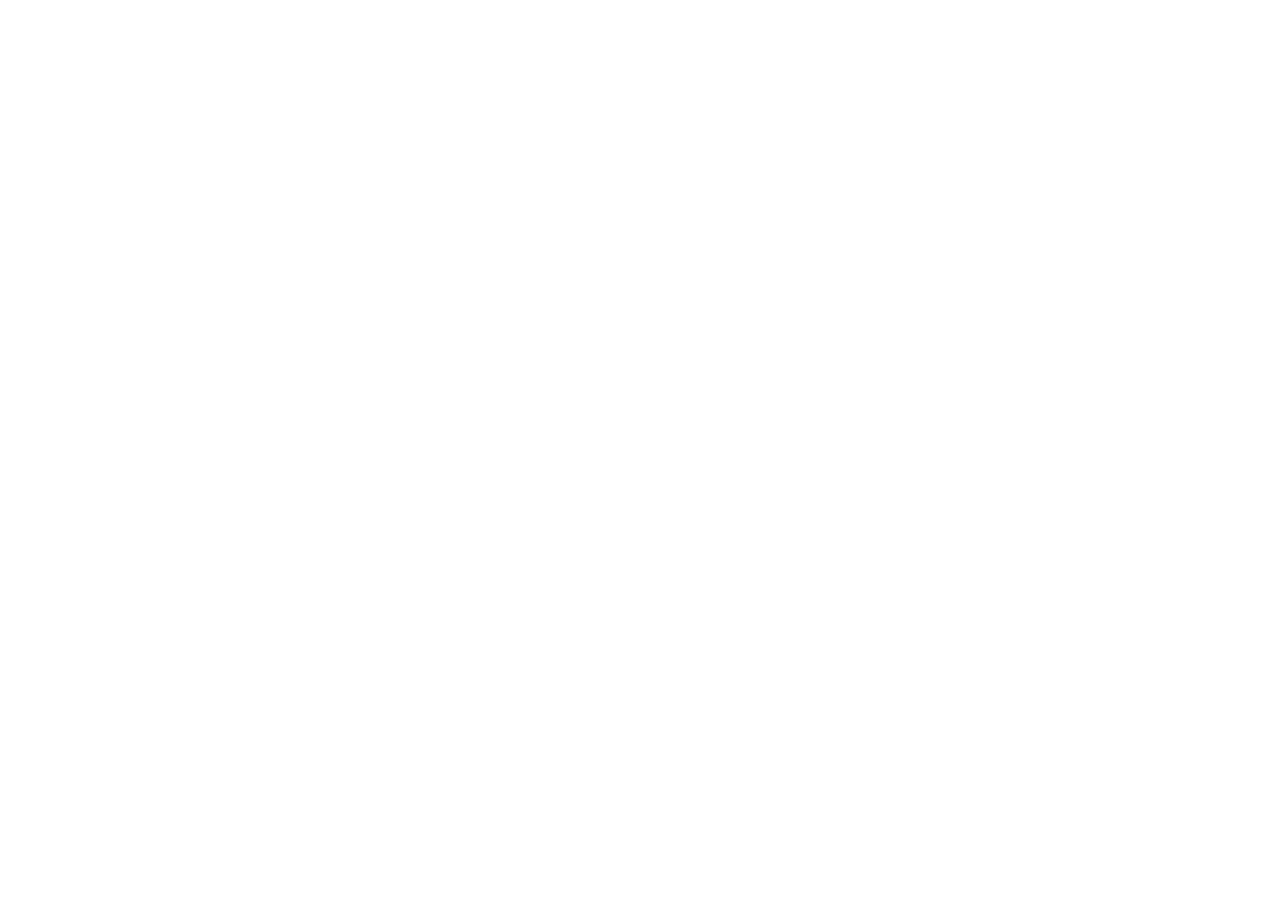
==== index.html @ 4d5a12e2 "Preentrga1" ====
<!DOCTYPE html>
<html lang="en">

<head>
    <meta charset="UTF-8">
    <meta name="viewport" content="width=device-width, initial-scale=1.0">
    <title>Document</title>
</head>

<body>
    <script src="main.js"></script>
</body>

</html>
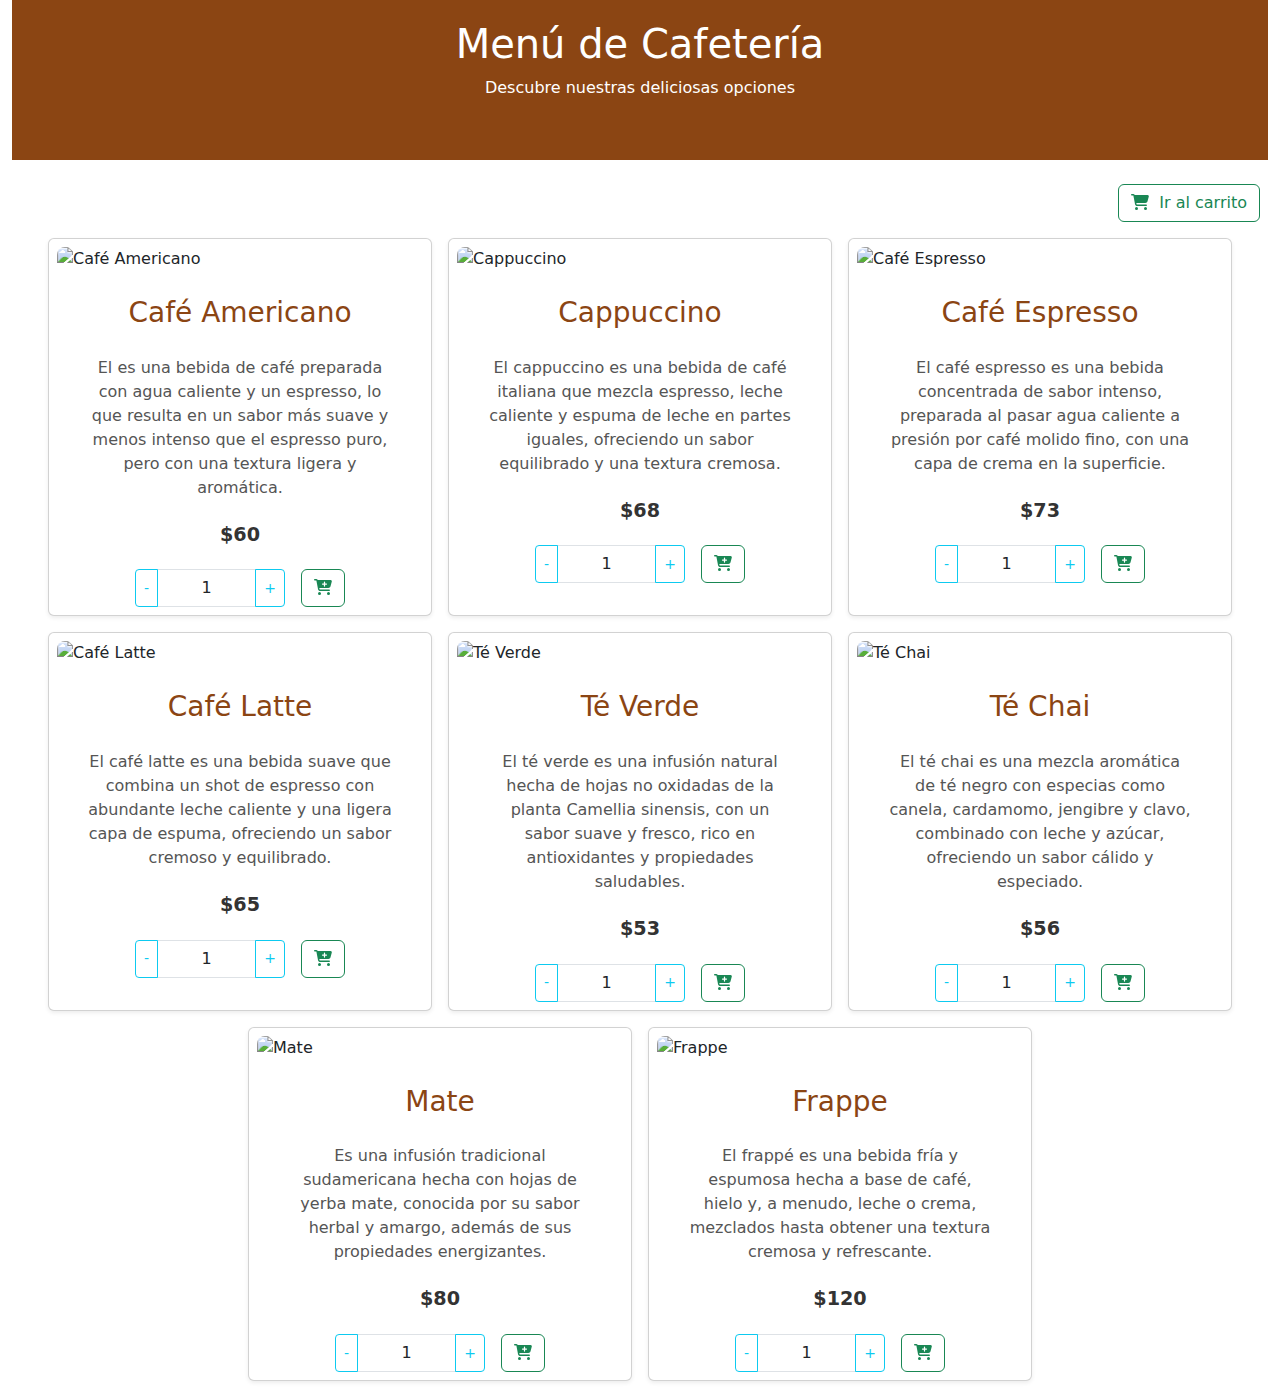
==== commit 88e0f446: "Se carga la segunda preentrega" ====
--- a/index.html
+++ b/index.html
@@ -4,11 +4,138 @@
 <head>
     <meta charset="UTF-8">
     <meta name="viewport" content="width=device-width, initial-scale=1.0">
-    <title>Document</title>
+    <title>Menu</title>
+    <link rel="stylesheet" href="./asset/boostrap/css/bootstrap.min.css" />
+    <link rel="stylesheet" href="./asset/fontAwaresome/css/all.min.css" />
+    <link rel="stylesheet" href="css/style.css">
 </head>
 
 <body>
-    <script src="main.js"></script>
+    <div class="container-fluid">
+        <header>
+            <h1>Menú de Cafetería</h1>
+            <p>Descubre nuestras deliciosas opciones</p>
+            <br />
+        </header>
+        <br />
+        <div class="d-grid gap-2 d-md-flex justify-content-md-end">
+            <button class="btn btn-outline-success me-md-2" type="button" id="btn-carshop">
+                <i class="fa-solid fa-cart-shopping"></i>&nbsp; Ir al carrito
+            </button>
+        </div>
+        <div class="d-flex flex-wrap d-inline justify-content-center m-2 lstproduct">
+            <!-- <div class="card menu shadow-sm p-2 m-2" style="width: 24rem;" id="1">
+                <img src="https://via.placeholder.com/300x200" alt="Café Americano">
+                <div class="content">
+                    <h3>Café Americano</h3>
+                    <p>Un clásico, preparado con los mejores granos.</p>
+                    <p class="precio">$2.50</p>
+                </div>
+                <div class="container d-flex flex-nowrap justify-content-center">
+                    <div class="input-group txtCantidad">
+                        <button class="btn btn-outline-info btn-sm btn-prev" id="previous"> - </button>
+                        <input type="text" class="form-control text-center txt-cantidad" id="cantidad" value="1">
+                        <button class="btn btn-outline-info btn-sm btn-next" id="next"> + </button>
+                    </div>&emsp;
+                    <button type="button" class="btn btn-outline-success btn-car">
+                        <i class="fa-solid fa-cart-plus"></i>
+                    </button>
+                </div>
+            </div>
+            <div class="card menu shadow-sm p-2 m-2">
+                <img src="https://via.placeholder.com/300x200" alt="Café Americano">
+                <div class="content">
+                    <h3>Cappuccino</h3>
+                    <p>Un clásico, preparado con los mejores granos.</p>
+                    <p class="precio">$2.50</p>
+                </div>
+                <div class="container d-flex flex-nowrap justify-content-center">
+                    <div class="input-group txtCantidad">
+                        <button class="btn btn-outline-info btn-sm btn-prev" id="previous"> - </button>
+                        <input type="text" class="form-control text-center txt-cantidad" id="cantidad" value="1">
+                        <button class="btn btn-outline-info btn-sm btn-next" id="next"> + </button>
+                    </div>&emsp;
+                    <button type="button" class="btn btn-outline-success">
+                        <i class="fa-solid fa-cart-plus"></i>
+                    </button>
+                </div>
+            </div>
+            <div class="card menu shadow-sm p-2 m-2">
+                <img src="https://via.placeholder.com/300x200" alt="Café Americano">
+                <div class="content">
+                    <h3>Té Verde</h3>
+                    <p>Un clásico, preparado con los mejores granos.</p>
+                    <p class="precio">$2.50</p>
+                </div>
+                <div class="container d-flex flex-nowrap justify-content-center">
+                    <div class="input-group txtCantidad">
+                        <button class="btn btn-outline-info btn-sm" id="previous"> - </button>
+                        <input type="text" class="form-control text-center" id="cantidad" value="1">
+                        <button class="btn btn-outline-info btn-sm" id="next"> + </button>
+                    </div>&emsp;
+                    <button type="button" class="btn btn-outline-success">
+                        <i class="fa-solid fa-cart-plus"></i>
+                    </button>
+                </div>
+            </div>
+            <div class="card menu shadow-sm p-2 m-2">
+                <img src="https://via.placeholder.com/300x200" alt="Café Americano">
+                <div class="content">
+                    <h3>Té Chai</h3>
+                    <p>Un clásico, preparado con los mejores granos.</p>
+                    <p class="precio">$2.50</p>
+                </div>
+                <div class="container d-flex flex-nowrap justify-content-center">
+                    <div class="input-group txtCantidad">
+                        <button class="btn btn-outline-info btn-sm" id="previous"> - </button>
+                        <input type="text" class="form-control text-center" id="cantidad" value="1">
+                        <button class="btn btn-outline-info btn-sm" id="next"> + </button>
+                    </div>&emsp;
+                    <button type="button" class="btn btn-outline-success">
+                        <i class="fa-solid fa-cart-plus"></i>
+                    </button>
+                </div>
+            </div>
+            <div class="card menu shadow-sm p-2 m-2">
+                <img src="https://via.placeholder.com/300x200" alt="Café Americano">
+                <div class="content">
+                    <h3>Café Latte</h3>
+                    <p>Un clásico, preparado con los mejores granos.</p>
+                    <p class="precio">$2.50</p>
+                </div>
+                <div class="container d-flex flex-nowrap justify-content-center">
+                    <div class="input-group txtCantidad">
+                        <button class="btn btn-outline-info btn-sm" id="previous"> - </button>
+                        <input type="text" class="form-control text-center" id="cantidad" value="1">
+                        <button class="btn btn-outline-info btn-sm" id="next"> + </button>
+                    </div>&emsp;
+                    <button type="button" class="btn btn-outline-success">
+                        <i class="fa-solid fa-cart-plus"></i>
+                    </button>
+                </div>
+            </div>
+            <div class="card menu shadow-sm p-2 m-2">
+                <img src="https://via.placeholder.com/300x200" alt="Café Americano">
+                <div class="content">
+                    <h3>Café Espresso</h3>
+                    <p>Un clásico, preparado con los mejores granos.</p>
+                    <p class="precio">$2.50</p>
+                </div>
+                <div class="container d-flex flex-nowrap justify-content-center">
+                    <div class="input-group txtCantidad">
+                        <button class="btn btn-outline-info btn-sm" id="previous"> - </button>
+                        <input type="text" class="form-control text-center" id="cantidad" value="1">
+                        <button class="btn btn-outline-info btn-sm" id="next"> + </button>
+                    </div>&emsp;
+                    <button type="button" class="btn btn-outline-success">
+                        <i class="fa-solid fa-cart-plus"></i>
+                    </button>
+                </div>
+            </div> -->
+        </div>
 </body>
+<script type="text/javascript" src="./asset/boostrap/js/bootstrap.min.js"></script>
+<script type="text/javascript" src="./asset/fontAwaresome/js/all.min.js"></script>
+<script type="text/javascript" src="/main.js"></script>
 
 </html>--- a/asset/fontAwaresome/css/all.min.css
+++ b/asset/fontAwaresome/css/all.min.css
@@ -0,0 +1,9 @@
+/*!
+ * Font Awesome Free 6.6.0 by @fontawesome - https://fontawesome.com
+ * License - https://fontawesome.com/license/free (Icons: CC BY 4.0, Fonts: SIL OFL 1.1, Code: MIT License)
+ * Copyright 2024 Fonticons, Inc.
+ */
+.fa{font-family:var(--fa-style-family,"Font Awesome 6 Free");font-weight:var(--fa-style,900)}.fa,.fa-brands,.fa-classic,.fa-regular,.fa-sharp-solid,.fa-solid,.fab,.far,.fas{-moz-osx-font-smoothing:grayscale;-webkit-font-smoothing:antialiased;display:var(--fa-display,inline-block);font-style:normal;font-variant:normal;line-height:1;text-rendering:auto}.fa-classic,.fa-regular,.fa-solid,.far,.fas{font-family:"Font Awesome 6 Free"}.fa-brands,.fab{font-family:"Font Awesome 6 Brands"}.fa-1x{font-size:1em}.fa-2x{font-size:2em}.fa-3x{font-size:3em}.fa-4x{font-size:4em}.fa-5x{font-size:5em}.fa-6x{font-size:6em}.fa-7x{font-size:7em}.fa-8x{font-size:8em}.fa-9x{font-size:9em}.fa-10x{font-size:10em}.fa-2xs{font-size:.625em;line-height:.1em;vertical-align:.225em}.fa-xs{font-size:.75em;line-height:.08333em;vertical-align:.125em}.fa-sm{font-size:.875em;line-height:.07143em;vertical-align:.05357em}.fa-lg{font-size:1.25em;line-height:.05em;vertical-align:-.075em}.fa-xl{font-size:1.5em;line-height:.04167em;vertical-align:-.125em}.fa-2xl{font-size:2em;line-height:.03125em;vertical-align:-.1875em}.fa-fw{text-align:center;width:1.25em}.fa-ul{list-style-type:none;margin-left:var(--fa-li-margin,2.5em);padding-left:0}.fa-ul>li{position:relative}.fa-li{left:calc(var(--fa-li-width, 2em)*-1);position:absolute;text-align:center;width:var(--fa-li-width,2em);line-height:inherit}.fa-border{border-radius:var(--fa-border-radius,.1em);border:var(--fa-border-width,.08em) var(--fa-border-style,solid) var(--fa-border-color,#eee);padding:var(--fa-border-padding,.2em .25em .15em)}.fa-pull-left{float:left;margin-right:var(--fa-pull-margin,.3em)}.fa-pull-right{float:right;margin-left:var(--fa-pull-margin,.3em)}.fa-beat{animation-name:fa-beat;animation-delay:var(--fa-animation-delay,0s);animation-direction:var(--fa-animation-direction,normal);animation-duration:var(--fa-animation-duration,1s);animation-iteration-count:var(--fa-animation-iteration-count,infinite);animation-timing-function:var(--fa-animation-timing,ease-in-out)}.fa-bounce{animation-name:fa-bounce;animation-delay:var(--fa-animation-delay,0s);animation-direction:var(--fa-animation-direction,normal);animation-duration:var(--fa-animation-duration,1s);animation-iteration-count:var(--fa-animation-iteration-count,infinite);animation-timing-function:var(--fa-animation-timing,cubic-bezier(.28,.84,.42,1))}.fa-fade{animation-name:fa-fade;animation-iteration-count:var(--fa-animation-iteration-count,infinite);animation-timing-function:var(--fa-animation-timing,cubic-bezier(.4,0,.6,1))}.fa-beat-fade,.fa-fade{animation-delay:var(--fa-animation-delay,0s);animation-direction:var(--fa-animation-direction,normal);animation-duration:var(--fa-animation-duration,1s)}.fa-beat-fade{animation-name:fa-beat-fade;animation-iteration-count:var(--fa-animation-iteration-count,infinite);animation-timing-function:var(--fa-animation-timing,cubic-bezier(.4,0,.6,1))}.fa-flip{animation-name:fa-flip;animation-delay:var(--fa-animation-delay,0s);animation-direction:var(--fa-animation-direction,normal);animation-duration:var(--fa-animation-duration,1s);animation-iteration-count:var(--fa-animation-iteration-count,infinite);animation-timing-function:var(--fa-animation-timing,ease-in-out)}.fa-shake{animation-name:fa-shake;animation-duration:var(--fa-animation-duration,1s);animation-iteration-count:var(--fa-animation-iteration-count,infinite);animation-timing-function:var(--fa-animation-timing,linear)}.fa-shake,.fa-spin{animation-delay:var(--fa-animation-delay,0s);animation-direction:var(--fa-animation-direction,normal)}.fa-spin{animation-name:fa-spin;animation-duration:var(--fa-animation-duration,2s);animation-iteration-count:var(--fa-animation-iteration-count,infinite);animation-timing-function:var(--fa-animation-timing,linear)}.fa-spin-reverse{--fa-animation-direction:reverse}.fa-pulse,.fa-spin-pulse{animation-name:fa-spin;animation-direction:var(--fa-animation-direction,normal);animation-duration:var(--fa-animation-duration,1s);animation-iteration-count:var(--fa-animation-iteration-count,infinite);animation-timing-function:var(--fa-animation-timing,steps(8))}@media (prefers-reduced-motion:reduce){.fa-beat,.fa-beat-fade,.fa-bounce,.fa-fade,.fa-flip,.fa-pulse,.fa-shake,.fa-spin,.fa-spin-pulse{animation-delay:-1ms;animation-duration:1ms;animation-iteration-count:1;transition-delay:0s;transition-duration:0s}}@keyframes fa-beat{0%,90%{transform:scale(1)}45%{transform:scale(var(--fa-beat-scale,1.25))}}@keyframes fa-bounce{0%{transform:scale(1) translateY(0)}10%{transform:scale(var(--fa-bounce-start-scale-x,1.1),var(--fa-bounce-start-scale-y,.9)) translateY(0)}30%{transform:scale(var(--fa-bounce-jump-scale-x,.9),var(--fa-bounce-jump-scale-y,1.1)) translateY(var(--fa-bounce-height,-.5em))}50%{transform:scale(var(--fa-bounce-land-scale-x,1.05),var(--fa-bounce-land-scale-y,.95)) translateY(0)}57%{transform:scale(1) translateY(var(--fa-bounce-rebound,-.125em))}64%{transform:scale(1) translateY(0)}to{transform:scale(1) translateY(0)}}@keyframes fa-fade{50%{opacity:var(--fa-fade-opacity,.4)}}@keyframes fa-beat-fade{0%,to{opacity:var(--fa-beat-fade-opacity,.4);transform:scale(1)}50%{opacity:1;transform:scale(var(--fa-beat-fade-scale,1.125))}}@keyframes fa-flip{50%{transform:rotate3d(var(--fa-flip-x,0),var(--fa-flip-y,1),var(--fa-flip-z,0),var(--fa-flip-angle,-180deg))}}@keyframes fa-shake{0%{transform:rotate(-15deg)}4%{transform:rotate(15deg)}8%,24%{transform:rotate(-18deg)}12%,28%{transform:rotate(18deg)}16%{transform:rotate(-22deg)}20%{transform:rotate(22deg)}32%{transform:rotate(-12deg)}36%{transform:rotate(12deg)}40%,to{transform:rotate(0deg)}}@keyframes fa-spin{0%{transform:rotate(0deg)}to{transform:rotate(1turn)}}.fa-rotate-90{transform:rotate(90deg)}.fa-rotate-180{transform:rotate(180deg)}.fa-rotate-270{transform:rotate(270deg)}.fa-flip-horizontal{transform:scaleX(-1)}.fa-flip-vertical{transform:scaleY(-1)}.fa-flip-both,.fa-flip-horizontal.fa-flip-vertical{transform:scale(-1)}.fa-rotate-by{transform:rotate(var(--fa-rotate-angle,0))}.fa-stack{display:inline-block;height:2em;line-height:2em;position:relative;vertical-align:middle;width:2.5em}.fa-stack-1x,.fa-stack-2x{left:0;position:absolute;text-align:center;width:100%;z-index:var(--fa-stack-z-index,auto)}.fa-stack-1x{line-height:inherit}.fa-stack-2x{font-size:2em}.fa-inverse{color:var(--fa-inverse,#fff)}
+
+.fa-0:before{content:"\30"}.fa-1:before{content:"\31"}.fa-2:before{content:"\32"}.fa-3:before{content:"\33"}.fa-4:before{content:"\34"}.fa-5:before{content:"\35"}.fa-6:before{content:"\36"}.fa-7:before{content:"\37"}.fa-8:before{content:"\38"}.fa-9:before{content:"\39"}.fa-fill-drip:before{content:"\f576"}.fa-arrows-to-circle:before{content:"\e4bd"}.fa-chevron-circle-right:before,.fa-circle-chevron-right:before{content:"\f138"}.fa-at:before{content:"\40"}.fa-trash-alt:before,.fa-trash-can:before{content:"\f2ed"}.fa-text-height:before{content:"\f034"}.fa-user-times:before,.fa-user-xmark:before{content:"\f235"}.fa-stethoscope:before{content:"\f0f1"}.fa-comment-alt:before,.fa-message:before{content:"\f27a"}.fa-info:before{content:"\f129"}.fa-compress-alt:before,.fa-down-left-and-up-right-to-center:before{content:"\f422"}.fa-explosion:before{content:"\e4e9"}.fa-file-alt:before,.fa-file-lines:before,.fa-file-text:before{content:"\f15c"}.fa-wave-square:before{content:"\f83e"}.fa-ring:before{content:"\f70b"}.fa-building-un:before{content:"\e4d9"}.fa-dice-three:before{content:"\f527"}.fa-calendar-alt:before,.fa-calendar-days:before{content:"\f073"}.fa-anchor-circle-check:before{content:"\e4aa"}.fa-building-circle-arrow-right:before{content:"\e4d1"}.fa-volleyball-ball:before,.fa-volleyball:before{content:"\f45f"}.fa-arrows-up-to-line:before{content:"\e4c2"}.fa-sort-desc:before,.fa-sort-down:before{content:"\f0dd"}.fa-circle-minus:before,.fa-minus-circle:before{content:"\f056"}.fa-door-open:before{content:"\f52b"}.fa-right-from-bracket:before,.fa-sign-out-alt:before{content:"\f2f5"}.fa-atom:before{content:"\f5d2"}.fa-soap:before{content:"\e06e"}.fa-heart-music-camera-bolt:before,.fa-icons:before{content:"\f86d"}.fa-microphone-alt-slash:before,.fa-microphone-lines-slash:before{content:"\f539"}.fa-bridge-circle-check:before{content:"\e4c9"}.fa-pump-medical:before{content:"\e06a"}.fa-fingerprint:before{content:"\f577"}.fa-hand-point-right:before{content:"\f0a4"}.fa-magnifying-glass-location:before,.fa-search-location:before{content:"\f689"}.fa-forward-step:before,.fa-step-forward:before{content:"\f051"}.fa-face-smile-beam:before,.fa-smile-beam:before{content:"\f5b8"}.fa-flag-checkered:before{content:"\f11e"}.fa-football-ball:before,.fa-football:before{content:"\f44e"}.fa-school-circle-exclamation:before{content:"\e56c"}.fa-crop:before{content:"\f125"}.fa-angle-double-down:before,.fa-angles-down:before{content:"\f103"}.fa-users-rectangle:before{content:"\e594"}.fa-people-roof:before{content:"\e537"}.fa-people-line:before{content:"\e534"}.fa-beer-mug-empty:before,.fa-beer:before{content:"\f0fc"}.fa-diagram-predecessor:before{content:"\e477"}.fa-arrow-up-long:before,.fa-long-arrow-up:before{content:"\f176"}.fa-burn:before,.fa-fire-flame-simple:before{content:"\f46a"}.fa-male:before,.fa-person:before{content:"\f183"}.fa-laptop:before{content:"\f109"}.fa-file-csv:before{content:"\f6dd"}.fa-menorah:before{content:"\f676"}.fa-truck-plane:before{content:"\e58f"}.fa-record-vinyl:before{content:"\f8d9"}.fa-face-grin-stars:before,.fa-grin-stars:before{content:"\f587"}.fa-bong:before{content:"\f55c"}.fa-pastafarianism:before,.fa-spaghetti-monster-flying:before{content:"\f67b"}.fa-arrow-down-up-across-line:before{content:"\e4af"}.fa-spoon:before,.fa-utensil-spoon:before{content:"\f2e5"}.fa-jar-wheat:before{content:"\e517"}.fa-envelopes-bulk:before,.fa-mail-bulk:before{content:"\f674"}.fa-file-circle-exclamation:before{content:"\e4eb"}.fa-circle-h:before,.fa-hospital-symbol:before{content:"\f47e"}.fa-pager:before{content:"\f815"}.fa-address-book:before,.fa-contact-book:before{content:"\f2b9"}.fa-strikethrough:before{content:"\f0cc"}.fa-k:before{content:"\4b"}.fa-landmark-flag:before{content:"\e51c"}.fa-pencil-alt:before,.fa-pencil:before{content:"\f303"}.fa-backward:before{content:"\f04a"}.fa-caret-right:before{content:"\f0da"}.fa-comments:before{content:"\f086"}.fa-file-clipboard:before,.fa-paste:before{content:"\f0ea"}.fa-code-pull-request:before{content:"\e13c"}.fa-clipboard-list:before{content:"\f46d"}.fa-truck-loading:before,.fa-truck-ramp-box:before{content:"\f4de"}.fa-user-check:before{content:"\f4fc"}.fa-vial-virus:before{content:"\e597"}.fa-sheet-plastic:before{content:"\e571"}.fa-blog:before{content:"\f781"}.fa-user-ninja:before{content:"\f504"}.fa-person-arrow-up-from-line:before{content:"\e539"}.fa-scroll-torah:before,.fa-torah:before{content:"\f6a0"}.fa-broom-ball:before,.fa-quidditch-broom-ball:before,.fa-quidditch:before{content:"\f458"}.fa-toggle-off:before{content:"\f204"}.fa-archive:before,.fa-box-archive:before{content:"\f187"}.fa-person-drowning:before{content:"\e545"}.fa-arrow-down-9-1:before,.fa-sort-numeric-desc:before,.fa-sort-numeric-down-alt:before{content:"\f886"}.fa-face-grin-tongue-squint:before,.fa-grin-tongue-squint:before{content:"\f58a"}.fa-spray-can:before{content:"\f5bd"}.fa-truck-monster:before{content:"\f63b"}.fa-w:before{content:"\57"}.fa-earth-africa:before,.fa-globe-africa:before{content:"\f57c"}.fa-rainbow:before{content:"\f75b"}.fa-circle-notch:before{content:"\f1ce"}.fa-tablet-alt:before,.fa-tablet-screen-button:before{content:"\f3fa"}.fa-paw:before{content:"\f1b0"}.fa-cloud:before{content:"\f0c2"}.fa-trowel-bricks:before{content:"\e58a"}.fa-face-flushed:before,.fa-flushed:before{content:"\f579"}.fa-hospital-user:before{content:"\f80d"}.fa-tent-arrow-left-right:before{content:"\e57f"}.fa-gavel:before,.fa-legal:before{content:"\f0e3"}.fa-binoculars:before{content:"\f1e5"}.fa-microphone-slash:before{content:"\f131"}.fa-box-tissue:before{content:"\e05b"}.fa-motorcycle:before{content:"\f21c"}.fa-bell-concierge:before,.fa-concierge-bell:before{content:"\f562"}.fa-pen-ruler:before,.fa-pencil-ruler:before{content:"\f5ae"}.fa-people-arrows-left-right:before,.fa-people-arrows:before{content:"\e068"}.fa-mars-and-venus-burst:before{content:"\e523"}.fa-caret-square-right:before,.fa-square-caret-right:before{content:"\f152"}.fa-cut:before,.fa-scissors:before{content:"\f0c4"}.fa-sun-plant-wilt:before{content:"\e57a"}.fa-toilets-portable:before{content:"\e584"}.fa-hockey-puck:before{content:"\f453"}.fa-table:before{content:"\f0ce"}.fa-magnifying-glass-arrow-right:before{content:"\e521"}.fa-digital-tachograph:before,.fa-tachograph-digital:before{content:"\f566"}.fa-users-slash:before{content:"\e073"}.fa-clover:before{content:"\e139"}.fa-mail-reply:before,.fa-reply:before{content:"\f3e5"}.fa-star-and-crescent:before{content:"\f699"}.fa-house-fire:before{content:"\e50c"}.fa-minus-square:before,.fa-square-minus:before{content:"\f146"}.fa-helicopter:before{content:"\f533"}.fa-compass:before{content:"\f14e"}.fa-caret-square-down:before,.fa-square-caret-down:before{content:"\f150"}.fa-file-circle-question:before{content:"\e4ef"}.fa-laptop-code:before{content:"\f5fc"}.fa-swatchbook:before{content:"\f5c3"}.fa-prescription-bottle:before{content:"\f485"}.fa-bars:before,.fa-navicon:before{content:"\f0c9"}.fa-people-group:before{content:"\e533"}.fa-hourglass-3:before,.fa-hourglass-end:before{content:"\f253"}.fa-heart-broken:before,.fa-heart-crack:before{content:"\f7a9"}.fa-external-link-square-alt:before,.fa-square-up-right:before{content:"\f360"}.fa-face-kiss-beam:before,.fa-kiss-beam:before{content:"\f597"}.fa-film:before{content:"\f008"}.fa-ruler-horizontal:before{content:"\f547"}.fa-people-robbery:before{content:"\e536"}.fa-lightbulb:before{content:"\f0eb"}.fa-caret-left:before{content:"\f0d9"}.fa-circle-exclamation:before,.fa-exclamation-circle:before{content:"\f06a"}.fa-school-circle-xmark:before{content:"\e56d"}.fa-arrow-right-from-bracket:before,.fa-sign-out:before{content:"\f08b"}.fa-chevron-circle-down:before,.fa-circle-chevron-down:before{content:"\f13a"}.fa-unlock-alt:before,.fa-unlock-keyhole:before{content:"\f13e"}.fa-cloud-showers-heavy:before{content:"\f740"}.fa-headphones-alt:before,.fa-headphones-simple:before{content:"\f58f"}.fa-sitemap:before{content:"\f0e8"}.fa-circle-dollar-to-slot:before,.fa-donate:before{content:"\f4b9"}.fa-memory:before{content:"\f538"}.fa-road-spikes:before{content:"\e568"}.fa-fire-burner:before{content:"\e4f1"}.fa-flag:before{content:"\f024"}.fa-hanukiah:before{content:"\f6e6"}.fa-feather:before{content:"\f52d"}.fa-volume-down:before,.fa-volume-low:before{content:"\f027"}.fa-comment-slash:before{content:"\f4b3"}.fa-cloud-sun-rain:before{content:"\f743"}.fa-compress:before{content:"\f066"}.fa-wheat-alt:before,.fa-wheat-awn:before{content:"\e2cd"}.fa-ankh:before{content:"\f644"}.fa-hands-holding-child:before{content:"\e4fa"}.fa-asterisk:before{content:"\2a"}.fa-check-square:before,.fa-square-check:before{content:"\f14a"}.fa-peseta-sign:before{content:"\e221"}.fa-header:before,.fa-heading:before{content:"\f1dc"}.fa-ghost:before{content:"\f6e2"}.fa-list-squares:before,.fa-list:before{content:"\f03a"}.fa-phone-square-alt:before,.fa-square-phone-flip:before{content:"\f87b"}.fa-cart-plus:before{content:"\f217"}.fa-gamepad:before{content:"\f11b"}.fa-circle-dot:before,.fa-dot-circle:before{content:"\f192"}.fa-dizzy:before,.fa-face-dizzy:before{content:"\f567"}.fa-egg:before{content:"\f7fb"}.fa-house-medical-circle-xmark:before{content:"\e513"}.fa-campground:before{content:"\f6bb"}.fa-folder-plus:before{content:"\f65e"}.fa-futbol-ball:before,.fa-futbol:before,.fa-soccer-ball:before{content:"\f1e3"}.fa-paint-brush:before,.fa-paintbrush:before{content:"\f1fc"}.fa-lock:before{content:"\f023"}.fa-gas-pump:before{content:"\f52f"}.fa-hot-tub-person:before,.fa-hot-tub:before{content:"\f593"}.fa-map-location:before,.fa-map-marked:before{content:"\f59f"}.fa-house-flood-water:before{content:"\e50e"}.fa-tree:before{content:"\f1bb"}.fa-bridge-lock:before{content:"\e4cc"}.fa-sack-dollar:before{content:"\f81d"}.fa-edit:before,.fa-pen-to-square:before{content:"\f044"}.fa-car-side:before{content:"\f5e4"}.fa-share-alt:before,.fa-share-nodes:before{content:"\f1e0"}.fa-heart-circle-minus:before{content:"\e4ff"}.fa-hourglass-2:before,.fa-hourglass-half:before{content:"\f252"}.fa-microscope:before{content:"\f610"}.fa-sink:before{content:"\e06d"}.fa-bag-shopping:before,.fa-shopping-bag:before{content:"\f290"}.fa-arrow-down-z-a:before,.fa-sort-alpha-desc:before,.fa-sort-alpha-down-alt:before{content:"\f881"}.fa-mitten:before{content:"\f7b5"}.fa-person-rays:before{content:"\e54d"}.fa-users:before{content:"\f0c0"}.fa-eye-slash:before{content:"\f070"}.fa-flask-vial:before{content:"\e4f3"}.fa-hand-paper:before,.fa-hand:before{content:"\f256"}.fa-om:before{content:"\f679"}.fa-worm:before{content:"\e599"}.fa-house-circle-xmark:before{content:"\e50b"}.fa-plug:before{content:"\f1e6"}.fa-chevron-up:before{content:"\f077"}.fa-hand-spock:before{content:"\f259"}.fa-stopwatch:before{content:"\f2f2"}.fa-face-kiss:before,.fa-kiss:before{content:"\f596"}.fa-bridge-circle-xmark:before{content:"\e4cb"}.fa-face-grin-tongue:before,.fa-grin-tongue:before{content:"\f589"}.fa-chess-bishop:before{content:"\f43a"}.fa-face-grin-wink:before,.fa-grin-wink:before{content:"\f58c"}.fa-deaf:before,.fa-deafness:before,.fa-ear-deaf:before,.fa-hard-of-hearing:before{content:"\f2a4"}.fa-road-circle-check:before{content:"\e564"}.fa-dice-five:before{content:"\f523"}.fa-rss-square:before,.fa-square-rss:before{content:"\f143"}.fa-land-mine-on:before{content:"\e51b"}.fa-i-cursor:before{content:"\f246"}.fa-stamp:before{content:"\f5bf"}.fa-stairs:before{content:"\e289"}.fa-i:before{content:"\49"}.fa-hryvnia-sign:before,.fa-hryvnia:before{content:"\f6f2"}.fa-pills:before{content:"\f484"}.fa-face-grin-wide:before,.fa-grin-alt:before{content:"\f581"}.fa-tooth:before{content:"\f5c9"}.fa-v:before{content:"\56"}.fa-bangladeshi-taka-sign:before{content:"\e2e6"}.fa-bicycle:before{content:"\f206"}.fa-rod-asclepius:before,.fa-rod-snake:before,.fa-staff-aesculapius:before,.fa-staff-snake:before{content:"\e579"}.fa-head-side-cough-slash:before{content:"\e062"}.fa-ambulance:before,.fa-truck-medical:before{content:"\f0f9"}.fa-wheat-awn-circle-exclamation:before{content:"\e598"}.fa-snowman:before{content:"\f7d0"}.fa-mortar-pestle:before{content:"\f5a7"}.fa-road-barrier:before{content:"\e562"}.fa-school:before{content:"\f549"}.fa-igloo:before{content:"\f7ae"}.fa-joint:before{content:"\f595"}.fa-angle-right:before{content:"\f105"}.fa-horse:before{content:"\f6f0"}.fa-q:before{content:"\51"}.fa-g:before{content:"\47"}.fa-notes-medical:before{content:"\f481"}.fa-temperature-2:before,.fa-temperature-half:before,.fa-thermometer-2:before,.fa-thermometer-half:before{content:"\f2c9"}.fa-dong-sign:before{content:"\e169"}.fa-capsules:before{content:"\f46b"}.fa-poo-bolt:before,.fa-poo-storm:before{content:"\f75a"}.fa-face-frown-open:before,.fa-frown-open:before{content:"\f57a"}.fa-hand-point-up:before{content:"\f0a6"}.fa-money-bill:before{content:"\f0d6"}.fa-bookmark:before{content:"\f02e"}.fa-align-justify:before{content:"\f039"}.fa-umbrella-beach:before{content:"\f5ca"}.fa-helmet-un:before{content:"\e503"}.fa-bullseye:before{content:"\f140"}.fa-bacon:before{content:"\f7e5"}.fa-hand-point-down:before{content:"\f0a7"}.fa-arrow-up-from-bracket:before{content:"\e09a"}.fa-folder-blank:before,.fa-folder:before{content:"\f07b"}.fa-file-medical-alt:before,.fa-file-waveform:before{content:"\f478"}.fa-radiation:before{content:"\f7b9"}.fa-chart-simple:before{content:"\e473"}.fa-mars-stroke:before{content:"\f229"}.fa-vial:before{content:"\f492"}.fa-dashboard:before,.fa-gauge-med:before,.fa-gauge:before,.fa-tachometer-alt-average:before{content:"\f624"}.fa-magic-wand-sparkles:before,.fa-wand-magic-sparkles:before{content:"\e2ca"}.fa-e:before{content:"\45"}.fa-pen-alt:before,.fa-pen-clip:before{content:"\f305"}.fa-bridge-circle-exclamation:before{content:"\e4ca"}.fa-user:before{content:"\f007"}.fa-school-circle-check:before{content:"\e56b"}.fa-dumpster:before{content:"\f793"}.fa-shuttle-van:before,.fa-van-shuttle:before{content:"\f5b6"}.fa-building-user:before{content:"\e4da"}.fa-caret-square-left:before,.fa-square-caret-left:before{content:"\f191"}.fa-highlighter:before{content:"\f591"}.fa-key:before{content:"\f084"}.fa-bullhorn:before{content:"\f0a1"}.fa-globe:before{content:"\f0ac"}.fa-synagogue:before{content:"\f69b"}.fa-person-half-dress:before{content:"\e548"}.fa-road-bridge:before{content:"\e563"}.fa-location-arrow:before{content:"\f124"}.fa-c:before{content:"\43"}.fa-tablet-button:before{content:"\f10a"}.fa-building-lock:before{content:"\e4d6"}.fa-pizza-slice:before{content:"\f818"}.fa-money-bill-wave:before{content:"\f53a"}.fa-area-chart:before,.fa-chart-area:before{content:"\f1fe"}.fa-house-flag:before{content:"\e50d"}.fa-person-circle-minus:before{content:"\e540"}.fa-ban:before,.fa-cancel:before{content:"\f05e"}.fa-camera-rotate:before{content:"\e0d8"}.fa-air-freshener:before,.fa-spray-can-sparkles:before{content:"\f5d0"}.fa-star:before{content:"\f005"}.fa-repeat:before{content:"\f363"}.fa-cross:before{content:"\f654"}.fa-box:before{content:"\f466"}.fa-venus-mars:before{content:"\f228"}.fa-arrow-pointer:before,.fa-mouse-pointer:before{content:"\f245"}.fa-expand-arrows-alt:before,.fa-maximize:before{content:"\f31e"}.fa-charging-station:before{content:"\f5e7"}.fa-shapes:before,.fa-triangle-circle-square:before{content:"\f61f"}.fa-random:before,.fa-shuffle:before{content:"\f074"}.fa-person-running:before,.fa-running:before{content:"\f70c"}.fa-mobile-retro:before{content:"\e527"}.fa-grip-lines-vertical:before{content:"\f7a5"}.fa-spider:before{content:"\f717"}.fa-hands-bound:before{content:"\e4f9"}.fa-file-invoice-dollar:before{content:"\f571"}.fa-plane-circle-exclamation:before{content:"\e556"}.fa-x-ray:before{content:"\f497"}.fa-spell-check:before{content:"\f891"}.fa-slash:before{content:"\f715"}.fa-computer-mouse:before,.fa-mouse:before{content:"\f8cc"}.fa-arrow-right-to-bracket:before,.fa-sign-in:before{content:"\f090"}.fa-shop-slash:before,.fa-store-alt-slash:before{content:"\e070"}.fa-server:before{content:"\f233"}.fa-virus-covid-slash:before{content:"\e4a9"}.fa-shop-lock:before{content:"\e4a5"}.fa-hourglass-1:before,.fa-hourglass-start:before{content:"\f251"}.fa-blender-phone:before{content:"\f6b6"}.fa-building-wheat:before{content:"\e4db"}.fa-person-breastfeeding:before{content:"\e53a"}.fa-right-to-bracket:before,.fa-sign-in-alt:before{content:"\f2f6"}.fa-venus:before{content:"\f221"}.fa-passport:before{content:"\f5ab"}.fa-thumb-tack-slash:before,.fa-thumbtack-slash:before{content:"\e68f"}.fa-heart-pulse:before,.fa-heartbeat:before{content:"\f21e"}.fa-people-carry-box:before,.fa-people-carry:before{content:"\f4ce"}.fa-temperature-high:before{content:"\f769"}.fa-microchip:before{content:"\f2db"}.fa-crown:before{content:"\f521"}.fa-weight-hanging:before{content:"\f5cd"}.fa-xmarks-lines:before{content:"\e59a"}.fa-file-prescription:before{content:"\f572"}.fa-weight-scale:before,.fa-weight:before{content:"\f496"}.fa-user-friends:before,.fa-user-group:before{content:"\f500"}.fa-arrow-up-a-z:before,.fa-sort-alpha-up:before{content:"\f15e"}.fa-chess-knight:before{content:"\f441"}.fa-face-laugh-squint:before,.fa-laugh-squint:before{content:"\f59b"}.fa-wheelchair:before{content:"\f193"}.fa-arrow-circle-up:before,.fa-circle-arrow-up:before{content:"\f0aa"}.fa-toggle-on:before{content:"\f205"}.fa-person-walking:before,.fa-walking:before{content:"\f554"}.fa-l:before{content:"\4c"}.fa-fire:before{content:"\f06d"}.fa-bed-pulse:before,.fa-procedures:before{content:"\f487"}.fa-shuttle-space:before,.fa-space-shuttle:before{content:"\f197"}.fa-face-laugh:before,.fa-laugh:before{content:"\f599"}.fa-folder-open:before{content:"\f07c"}.fa-heart-circle-plus:before{content:"\e500"}.fa-code-fork:before{content:"\e13b"}.fa-city:before{content:"\f64f"}.fa-microphone-alt:before,.fa-microphone-lines:before{content:"\f3c9"}.fa-pepper-hot:before{content:"\f816"}.fa-unlock:before{content:"\f09c"}.fa-colon-sign:before{content:"\e140"}.fa-headset:before{content:"\f590"}.fa-store-slash:before{content:"\e071"}.fa-road-circle-xmark:before{content:"\e566"}.fa-user-minus:before{content:"\f503"}.fa-mars-stroke-up:before,.fa-mars-stroke-v:before{content:"\f22a"}.fa-champagne-glasses:before,.fa-glass-cheers:before{content:"\f79f"}.fa-clipboard:before{content:"\f328"}.fa-house-circle-exclamation:before{content:"\e50a"}.fa-file-arrow-up:before,.fa-file-upload:before{content:"\f574"}.fa-wifi-3:before,.fa-wifi-strong:before,.fa-wifi:before{content:"\f1eb"}.fa-bath:before,.fa-bathtub:before{content:"\f2cd"}.fa-underline:before{content:"\f0cd"}.fa-user-edit:before,.fa-user-pen:before{content:"\f4ff"}.fa-signature:before{content:"\f5b7"}.fa-stroopwafel:before{content:"\f551"}.fa-bold:before{content:"\f032"}.fa-anchor-lock:before{content:"\e4ad"}.fa-building-ngo:before{content:"\e4d7"}.fa-manat-sign:before{content:"\e1d5"}.fa-not-equal:before{content:"\f53e"}.fa-border-style:before,.fa-border-top-left:before{content:"\f853"}.fa-map-location-dot:before,.fa-map-marked-alt:before{content:"\f5a0"}.fa-jedi:before{content:"\f669"}.fa-poll:before,.fa-square-poll-vertical:before{content:"\f681"}.fa-mug-hot:before{content:"\f7b6"}.fa-battery-car:before,.fa-car-battery:before{content:"\f5df"}.fa-gift:before{content:"\f06b"}.fa-dice-two:before{content:"\f528"}.fa-chess-queen:before{content:"\f445"}.fa-glasses:before{content:"\f530"}.fa-chess-board:before{content:"\f43c"}.fa-building-circle-check:before{content:"\e4d2"}.fa-person-chalkboard:before{content:"\e53d"}.fa-mars-stroke-h:before,.fa-mars-stroke-right:before{content:"\f22b"}.fa-hand-back-fist:before,.fa-hand-rock:before{content:"\f255"}.fa-caret-square-up:before,.fa-square-caret-up:before{content:"\f151"}.fa-cloud-showers-water:before{content:"\e4e4"}.fa-bar-chart:before,.fa-chart-bar:before{content:"\f080"}.fa-hands-bubbles:before,.fa-hands-wash:before{content:"\e05e"}.fa-less-than-equal:before{content:"\f537"}.fa-train:before{content:"\f238"}.fa-eye-low-vision:before,.fa-low-vision:before{content:"\f2a8"}.fa-crow:before{content:"\f520"}.fa-sailboat:before{content:"\e445"}.fa-window-restore:before{content:"\f2d2"}.fa-plus-square:before,.fa-square-plus:before{content:"\f0fe"}.fa-torii-gate:before{content:"\f6a1"}.fa-frog:before{content:"\f52e"}.fa-bucket:before{content:"\e4cf"}.fa-image:before{content:"\f03e"}.fa-microphone:before{content:"\f130"}.fa-cow:before{content:"\f6c8"}.fa-caret-up:before{content:"\f0d8"}.fa-screwdriver:before{content:"\f54a"}.fa-folder-closed:before{content:"\e185"}.fa-house-tsunami:before{content:"\e515"}.fa-square-nfi:before{content:"\e576"}.fa-arrow-up-from-ground-water:before{content:"\e4b5"}.fa-glass-martini-alt:before,.fa-martini-glass:before{content:"\f57b"}.fa-rotate-back:before,.fa-rotate-backward:before,.fa-rotate-left:before,.fa-undo-alt:before{content:"\f2ea"}.fa-columns:before,.fa-table-columns:before{content:"\f0db"}.fa-lemon:before{content:"\f094"}.fa-head-side-mask:before{content:"\e063"}.fa-handshake:before{content:"\f2b5"}.fa-gem:before{content:"\f3a5"}.fa-dolly-box:before,.fa-dolly:before{content:"\f472"}.fa-smoking:before{content:"\f48d"}.fa-compress-arrows-alt:before,.fa-minimize:before{content:"\f78c"}.fa-monument:before{content:"\f5a6"}.fa-snowplow:before{content:"\f7d2"}.fa-angle-double-right:before,.fa-angles-right:before{content:"\f101"}.fa-cannabis:before{content:"\f55f"}.fa-circle-play:before,.fa-play-circle:before{content:"\f144"}.fa-tablets:before{content:"\f490"}.fa-ethernet:before{content:"\f796"}.fa-eur:before,.fa-euro-sign:before,.fa-euro:before{content:"\f153"}.fa-chair:before{content:"\f6c0"}.fa-check-circle:before,.fa-circle-check:before{content:"\f058"}.fa-circle-stop:before,.fa-stop-circle:before{content:"\f28d"}.fa-compass-drafting:before,.fa-drafting-compass:before{content:"\f568"}.fa-plate-wheat:before{content:"\e55a"}.fa-icicles:before{content:"\f7ad"}.fa-person-shelter:before{content:"\e54f"}.fa-neuter:before{content:"\f22c"}.fa-id-badge:before{content:"\f2c1"}.fa-marker:before{content:"\f5a1"}.fa-face-laugh-beam:before,.fa-laugh-beam:before{content:"\f59a"}.fa-helicopter-symbol:before{content:"\e502"}.fa-universal-access:before{content:"\f29a"}.fa-chevron-circle-up:before,.fa-circle-chevron-up:before{content:"\f139"}.fa-lari-sign:before{content:"\e1c8"}.fa-volcano:before{content:"\f770"}.fa-person-walking-dashed-line-arrow-right:before{content:"\e553"}.fa-gbp:before,.fa-pound-sign:before,.fa-sterling-sign:before{content:"\f154"}.fa-viruses:before{content:"\e076"}.fa-square-person-confined:before{content:"\e577"}.fa-user-tie:before{content:"\f508"}.fa-arrow-down-long:before,.fa-long-arrow-down:before{content:"\f175"}.fa-tent-arrow-down-to-line:before{content:"\e57e"}.fa-certificate:before{content:"\f0a3"}.fa-mail-reply-all:before,.fa-reply-all:before{content:"\f122"}.fa-suitcase:before{content:"\f0f2"}.fa-person-skating:before,.fa-skating:before{content:"\f7c5"}.fa-filter-circle-dollar:before,.fa-funnel-dollar:before{content:"\f662"}.fa-camera-retro:before{content:"\f083"}.fa-arrow-circle-down:before,.fa-circle-arrow-down:before{content:"\f0ab"}.fa-arrow-right-to-file:before,.fa-file-import:before{content:"\f56f"}.fa-external-link-square:before,.fa-square-arrow-up-right:before{content:"\f14c"}.fa-box-open:before{content:"\f49e"}.fa-scroll:before{content:"\f70e"}.fa-spa:before{content:"\f5bb"}.fa-location-pin-lock:before{content:"\e51f"}.fa-pause:before{content:"\f04c"}.fa-hill-avalanche:before{content:"\e507"}.fa-temperature-0:before,.fa-temperature-empty:before,.fa-thermometer-0:before,.fa-thermometer-empty:before{content:"\f2cb"}.fa-bomb:before{content:"\f1e2"}.fa-registered:before{content:"\f25d"}.fa-address-card:before,.fa-contact-card:before,.fa-vcard:before{content:"\f2bb"}.fa-balance-scale-right:before,.fa-scale-unbalanced-flip:before{content:"\f516"}.fa-subscript:before{content:"\f12c"}.fa-diamond-turn-right:before,.fa-directions:before{content:"\f5eb"}.fa-burst:before{content:"\e4dc"}.fa-house-laptop:before,.fa-laptop-house:before{content:"\e066"}.fa-face-tired:before,.fa-tired:before{content:"\f5c8"}.fa-money-bills:before{content:"\e1f3"}.fa-smog:before{content:"\f75f"}.fa-crutch:before{content:"\f7f7"}.fa-cloud-arrow-up:before,.fa-cloud-upload-alt:before,.fa-cloud-upload:before{content:"\f0ee"}.fa-palette:before{content:"\f53f"}.fa-arrows-turn-right:before{content:"\e4c0"}.fa-vest:before{content:"\e085"}.fa-ferry:before{content:"\e4ea"}.fa-arrows-down-to-people:before{content:"\e4b9"}.fa-seedling:before,.fa-sprout:before{content:"\f4d8"}.fa-arrows-alt-h:before,.fa-left-right:before{content:"\f337"}.fa-boxes-packing:before{content:"\e4c7"}.fa-arrow-circle-left:before,.fa-circle-arrow-left:before{content:"\f0a8"}.fa-group-arrows-rotate:before{content:"\e4f6"}.fa-bowl-food:before{content:"\e4c6"}.fa-candy-cane:before{content:"\f786"}.fa-arrow-down-wide-short:before,.fa-sort-amount-asc:before,.fa-sort-amount-down:before{content:"\f160"}.fa-cloud-bolt:before,.fa-thunderstorm:before{content:"\f76c"}.fa-remove-format:before,.fa-text-slash:before{content:"\f87d"}.fa-face-smile-wink:before,.fa-smile-wink:before{content:"\f4da"}.fa-file-word:before{content:"\f1c2"}.fa-file-powerpoint:before{content:"\f1c4"}.fa-arrows-h:before,.fa-arrows-left-right:before{content:"\f07e"}.fa-house-lock:before{content:"\e510"}.fa-cloud-arrow-down:before,.fa-cloud-download-alt:before,.fa-cloud-download:before{content:"\f0ed"}.fa-children:before{content:"\e4e1"}.fa-blackboard:before,.fa-chalkboard:before{content:"\f51b"}.fa-user-alt-slash:before,.fa-user-large-slash:before{content:"\f4fa"}.fa-envelope-open:before{content:"\f2b6"}.fa-handshake-alt-slash:before,.fa-handshake-simple-slash:before{content:"\e05f"}.fa-mattress-pillow:before{content:"\e525"}.fa-guarani-sign:before{content:"\e19a"}.fa-arrows-rotate:before,.fa-refresh:before,.fa-sync:before{content:"\f021"}.fa-fire-extinguisher:before{content:"\f134"}.fa-cruzeiro-sign:before{content:"\e152"}.fa-greater-than-equal:before{content:"\f532"}.fa-shield-alt:before,.fa-shield-halved:before{content:"\f3ed"}.fa-atlas:before,.fa-book-atlas:before{content:"\f558"}.fa-virus:before{content:"\e074"}.fa-envelope-circle-check:before{content:"\e4e8"}.fa-layer-group:before{content:"\f5fd"}.fa-arrows-to-dot:before{content:"\e4be"}.fa-archway:before{content:"\f557"}.fa-heart-circle-check:before{content:"\e4fd"}.fa-house-chimney-crack:before,.fa-house-damage:before{content:"\f6f1"}.fa-file-archive:before,.fa-file-zipper:before{content:"\f1c6"}.fa-square:before{content:"\f0c8"}.fa-glass-martini:before,.fa-martini-glass-empty:before{content:"\f000"}.fa-couch:before{content:"\f4b8"}.fa-cedi-sign:before{content:"\e0df"}.fa-italic:before{content:"\f033"}.fa-table-cells-column-lock:before{content:"\e678"}.fa-church:before{content:"\f51d"}.fa-comments-dollar:before{content:"\f653"}.fa-democrat:before{content:"\f747"}.fa-z:before{content:"\5a"}.fa-person-skiing:before,.fa-skiing:before{content:"\f7c9"}.fa-road-lock:before{content:"\e567"}.fa-a:before{content:"\41"}.fa-temperature-arrow-down:before,.fa-temperature-down:before{content:"\e03f"}.fa-feather-alt:before,.fa-feather-pointed:before{content:"\f56b"}.fa-p:before{content:"\50"}.fa-snowflake:before{content:"\f2dc"}.fa-newspaper:before{content:"\f1ea"}.fa-ad:before,.fa-rectangle-ad:before{content:"\f641"}.fa-arrow-circle-right:before,.fa-circle-arrow-right:before{content:"\f0a9"}.fa-filter-circle-xmark:before{content:"\e17b"}.fa-locust:before{content:"\e520"}.fa-sort:before,.fa-unsorted:before{content:"\f0dc"}.fa-list-1-2:before,.fa-list-numeric:before,.fa-list-ol:before{content:"\f0cb"}.fa-person-dress-burst:before{content:"\e544"}.fa-money-check-alt:before,.fa-money-check-dollar:before{content:"\f53d"}.fa-vector-square:before{content:"\f5cb"}.fa-bread-slice:before{content:"\f7ec"}.fa-language:before{content:"\f1ab"}.fa-face-kiss-wink-heart:before,.fa-kiss-wink-heart:before{content:"\f598"}.fa-filter:before{content:"\f0b0"}.fa-question:before{content:"\3f"}.fa-file-signature:before{content:"\f573"}.fa-arrows-alt:before,.fa-up-down-left-right:before{content:"\f0b2"}.fa-house-chimney-user:before{content:"\e065"}.fa-hand-holding-heart:before{content:"\f4be"}.fa-puzzle-piece:before{content:"\f12e"}.fa-money-check:before{content:"\f53c"}.fa-star-half-alt:before,.fa-star-half-stroke:before{content:"\f5c0"}.fa-code:before{content:"\f121"}.fa-glass-whiskey:before,.fa-whiskey-glass:before{content:"\f7a0"}.fa-building-circle-exclamation:before{content:"\e4d3"}.fa-magnifying-glass-chart:before{content:"\e522"}.fa-arrow-up-right-from-square:before,.fa-external-link:before{content:"\f08e"}.fa-cubes-stacked:before{content:"\e4e6"}.fa-krw:before,.fa-won-sign:before,.fa-won:before{content:"\f159"}.fa-virus-covid:before{content:"\e4a8"}.fa-austral-sign:before{content:"\e0a9"}.fa-f:before{content:"\46"}.fa-leaf:before{content:"\f06c"}.fa-road:before{content:"\f018"}.fa-cab:before,.fa-taxi:before{content:"\f1ba"}.fa-person-circle-plus:before{content:"\e541"}.fa-chart-pie:before,.fa-pie-chart:before{content:"\f200"}.fa-bolt-lightning:before{content:"\e0b7"}.fa-sack-xmark:before{content:"\e56a"}.fa-file-excel:before{content:"\f1c3"}.fa-file-contract:before{content:"\f56c"}.fa-fish-fins:before{content:"\e4f2"}.fa-building-flag:before{content:"\e4d5"}.fa-face-grin-beam:before,.fa-grin-beam:before{content:"\f582"}.fa-object-ungroup:before{content:"\f248"}.fa-poop:before{content:"\f619"}.fa-location-pin:before,.fa-map-marker:before{content:"\f041"}.fa-kaaba:before{content:"\f66b"}.fa-toilet-paper:before{content:"\f71e"}.fa-hard-hat:before,.fa-hat-hard:before,.fa-helmet-safety:before{content:"\f807"}.fa-eject:before{content:"\f052"}.fa-arrow-alt-circle-right:before,.fa-circle-right:before{content:"\f35a"}.fa-plane-circle-check:before{content:"\e555"}.fa-face-rolling-eyes:before,.fa-meh-rolling-eyes:before{content:"\f5a5"}.fa-object-group:before{content:"\f247"}.fa-chart-line:before,.fa-line-chart:before{content:"\f201"}.fa-mask-ventilator:before{content:"\e524"}.fa-arrow-right:before{content:"\f061"}.fa-map-signs:before,.fa-signs-post:before{content:"\f277"}.fa-cash-register:before{content:"\f788"}.fa-person-circle-question:before{content:"\e542"}.fa-h:before{content:"\48"}.fa-tarp:before{content:"\e57b"}.fa-screwdriver-wrench:before,.fa-tools:before{content:"\f7d9"}.fa-arrows-to-eye:before{content:"\e4bf"}.fa-plug-circle-bolt:before{content:"\e55b"}.fa-heart:before{content:"\f004"}.fa-mars-and-venus:before{content:"\f224"}.fa-home-user:before,.fa-house-user:before{content:"\e1b0"}.fa-dumpster-fire:before{content:"\f794"}.fa-house-crack:before{content:"\e3b1"}.fa-cocktail:before,.fa-martini-glass-citrus:before{content:"\f561"}.fa-face-surprise:before,.fa-surprise:before{content:"\f5c2"}.fa-bottle-water:before{content:"\e4c5"}.fa-circle-pause:before,.fa-pause-circle:before{content:"\f28b"}.fa-toilet-paper-slash:before{content:"\e072"}.fa-apple-alt:before,.fa-apple-whole:before{content:"\f5d1"}.fa-kitchen-set:before{content:"\e51a"}.fa-r:before{content:"\52"}.fa-temperature-1:before,.fa-temperature-quarter:before,.fa-thermometer-1:before,.fa-thermometer-quarter:before{content:"\f2ca"}.fa-cube:before{content:"\f1b2"}.fa-bitcoin-sign:before{content:"\e0b4"}.fa-shield-dog:before{content:"\e573"}.fa-solar-panel:before{content:"\f5ba"}.fa-lock-open:before{content:"\f3c1"}.fa-elevator:before{content:"\e16d"}.fa-money-bill-transfer:before{content:"\e528"}.fa-money-bill-trend-up:before{content:"\e529"}.fa-house-flood-water-circle-arrow-right:before{content:"\e50f"}.fa-poll-h:before,.fa-square-poll-horizontal:before{content:"\f682"}.fa-circle:before{content:"\f111"}.fa-backward-fast:before,.fa-fast-backward:before{content:"\f049"}.fa-recycle:before{content:"\f1b8"}.fa-user-astronaut:before{content:"\f4fb"}.fa-plane-slash:before{content:"\e069"}.fa-trademark:before{content:"\f25c"}.fa-basketball-ball:before,.fa-basketball:before{content:"\f434"}.fa-satellite-dish:before{content:"\f7c0"}.fa-arrow-alt-circle-up:before,.fa-circle-up:before{content:"\f35b"}.fa-mobile-alt:before,.fa-mobile-screen-button:before{content:"\f3cd"}.fa-volume-high:before,.fa-volume-up:before{content:"\f028"}.fa-users-rays:before{content:"\e593"}.fa-wallet:before{content:"\f555"}.fa-clipboard-check:before{content:"\f46c"}.fa-file-audio:before{content:"\f1c7"}.fa-burger:before,.fa-hamburger:before{content:"\f805"}.fa-wrench:before{content:"\f0ad"}.fa-bugs:before{content:"\e4d0"}.fa-rupee-sign:before,.fa-rupee:before{content:"\f156"}.fa-file-image:before{content:"\f1c5"}.fa-circle-question:before,.fa-question-circle:before{content:"\f059"}.fa-plane-departure:before{content:"\f5b0"}.fa-handshake-slash:before{content:"\e060"}.fa-book-bookmark:before{content:"\e0bb"}.fa-code-branch:before{content:"\f126"}.fa-hat-cowboy:before{content:"\f8c0"}.fa-bridge:before{content:"\e4c8"}.fa-phone-alt:before,.fa-phone-flip:before{content:"\f879"}.fa-truck-front:before{content:"\e2b7"}.fa-cat:before{content:"\f6be"}.fa-anchor-circle-exclamation:before{content:"\e4ab"}.fa-truck-field:before{content:"\e58d"}.fa-route:before{content:"\f4d7"}.fa-clipboard-question:before{content:"\e4e3"}.fa-panorama:before{content:"\e209"}.fa-comment-medical:before{content:"\f7f5"}.fa-teeth-open:before{content:"\f62f"}.fa-file-circle-minus:before{content:"\e4ed"}.fa-tags:before{content:"\f02c"}.fa-wine-glass:before{content:"\f4e3"}.fa-fast-forward:before,.fa-forward-fast:before{content:"\f050"}.fa-face-meh-blank:before,.fa-meh-blank:before{content:"\f5a4"}.fa-parking:before,.fa-square-parking:before{content:"\f540"}.fa-house-signal:before{content:"\e012"}.fa-bars-progress:before,.fa-tasks-alt:before{content:"\f828"}.fa-faucet-drip:before{content:"\e006"}.fa-cart-flatbed:before,.fa-dolly-flatbed:before{content:"\f474"}.fa-ban-smoking:before,.fa-smoking-ban:before{content:"\f54d"}.fa-terminal:before{content:"\f120"}.fa-mobile-button:before{content:"\f10b"}.fa-house-medical-flag:before{content:"\e514"}.fa-basket-shopping:before,.fa-shopping-basket:before{content:"\f291"}.fa-tape:before{content:"\f4db"}.fa-bus-alt:before,.fa-bus-simple:before{content:"\f55e"}.fa-eye:before{content:"\f06e"}.fa-face-sad-cry:before,.fa-sad-cry:before{content:"\f5b3"}.fa-audio-description:before{content:"\f29e"}.fa-person-military-to-person:before{content:"\e54c"}.fa-file-shield:before{content:"\e4f0"}.fa-user-slash:before{content:"\f506"}.fa-pen:before{content:"\f304"}.fa-tower-observation:before{content:"\e586"}.fa-file-code:before{content:"\f1c9"}.fa-signal-5:before,.fa-signal-perfect:before,.fa-signal:before{content:"\f012"}.fa-bus:before{content:"\f207"}.fa-heart-circle-xmark:before{content:"\e501"}.fa-home-lg:before,.fa-house-chimney:before{content:"\e3af"}.fa-window-maximize:before{content:"\f2d0"}.fa-face-frown:before,.fa-frown:before{content:"\f119"}.fa-prescription:before{content:"\f5b1"}.fa-shop:before,.fa-store-alt:before{content:"\f54f"}.fa-floppy-disk:before,.fa-save:before{content:"\f0c7"}.fa-vihara:before{content:"\f6a7"}.fa-balance-scale-left:before,.fa-scale-unbalanced:before{content:"\f515"}.fa-sort-asc:before,.fa-sort-up:before{content:"\f0de"}.fa-comment-dots:before,.fa-commenting:before{content:"\f4ad"}.fa-plant-wilt:before{content:"\e5aa"}.fa-diamond:before{content:"\f219"}.fa-face-grin-squint:before,.fa-grin-squint:before{content:"\f585"}.fa-hand-holding-dollar:before,.fa-hand-holding-usd:before{content:"\f4c0"}.fa-bacterium:before{content:"\e05a"}.fa-hand-pointer:before{content:"\f25a"}.fa-drum-steelpan:before{content:"\f56a"}.fa-hand-scissors:before{content:"\f257"}.fa-hands-praying:before,.fa-praying-hands:before{content:"\f684"}.fa-arrow-right-rotate:before,.fa-arrow-rotate-forward:before,.fa-arrow-rotate-right:before,.fa-redo:before{content:"\f01e"}.fa-biohazard:before{content:"\f780"}.fa-location-crosshairs:before,.fa-location:before{content:"\f601"}.fa-mars-double:before{content:"\f227"}.fa-child-dress:before{content:"\e59c"}.fa-users-between-lines:before{content:"\e591"}.fa-lungs-virus:before{content:"\e067"}.fa-face-grin-tears:before,.fa-grin-tears:before{content:"\f588"}.fa-phone:before{content:"\f095"}.fa-calendar-times:before,.fa-calendar-xmark:before{content:"\f273"}.fa-child-reaching:before{content:"\e59d"}.fa-head-side-virus:before{content:"\e064"}.fa-user-cog:before,.fa-user-gear:before{content:"\f4fe"}.fa-arrow-up-1-9:before,.fa-sort-numeric-up:before{content:"\f163"}.fa-door-closed:before{content:"\f52a"}.fa-shield-virus:before{content:"\e06c"}.fa-dice-six:before{content:"\f526"}.fa-mosquito-net:before{content:"\e52c"}.fa-bridge-water:before{content:"\e4ce"}.fa-person-booth:before{content:"\f756"}.fa-text-width:before{content:"\f035"}.fa-hat-wizard:before{content:"\f6e8"}.fa-pen-fancy:before{content:"\f5ac"}.fa-digging:before,.fa-person-digging:before{content:"\f85e"}.fa-trash:before{content:"\f1f8"}.fa-gauge-simple-med:before,.fa-gauge-simple:before,.fa-tachometer-average:before{content:"\f629"}.fa-book-medical:before{content:"\f7e6"}.fa-poo:before{content:"\f2fe"}.fa-quote-right-alt:before,.fa-quote-right:before{content:"\f10e"}.fa-shirt:before,.fa-t-shirt:before,.fa-tshirt:before{content:"\f553"}.fa-cubes:before{content:"\f1b3"}.fa-divide:before{content:"\f529"}.fa-tenge-sign:before,.fa-tenge:before{content:"\f7d7"}.fa-headphones:before{content:"\f025"}.fa-hands-holding:before{content:"\f4c2"}.fa-hands-clapping:before{content:"\e1a8"}.fa-republican:before{content:"\f75e"}.fa-arrow-left:before{content:"\f060"}.fa-person-circle-xmark:before{content:"\e543"}.fa-ruler:before{content:"\f545"}.fa-align-left:before{content:"\f036"}.fa-dice-d6:before{content:"\f6d1"}.fa-restroom:before{content:"\f7bd"}.fa-j:before{content:"\4a"}.fa-users-viewfinder:before{content:"\e595"}.fa-file-video:before{content:"\f1c8"}.fa-external-link-alt:before,.fa-up-right-from-square:before{content:"\f35d"}.fa-table-cells:before,.fa-th:before{content:"\f00a"}.fa-file-pdf:before{content:"\f1c1"}.fa-bible:before,.fa-book-bible:before{content:"\f647"}.fa-o:before{content:"\4f"}.fa-medkit:before,.fa-suitcase-medical:before{content:"\f0fa"}.fa-user-secret:before{content:"\f21b"}.fa-otter:before{content:"\f700"}.fa-female:before,.fa-person-dress:before{content:"\f182"}.fa-comment-dollar:before{content:"\f651"}.fa-briefcase-clock:before,.fa-business-time:before{content:"\f64a"}.fa-table-cells-large:before,.fa-th-large:before{content:"\f009"}.fa-book-tanakh:before,.fa-tanakh:before{content:"\f827"}.fa-phone-volume:before,.fa-volume-control-phone:before{content:"\f2a0"}.fa-hat-cowboy-side:before{content:"\f8c1"}.fa-clipboard-user:before{content:"\f7f3"}.fa-child:before{content:"\f1ae"}.fa-lira-sign:before{content:"\f195"}.fa-satellite:before{content:"\f7bf"}.fa-plane-lock:before{content:"\e558"}.fa-tag:before{content:"\f02b"}.fa-comment:before{content:"\f075"}.fa-birthday-cake:before,.fa-cake-candles:before,.fa-cake:before{content:"\f1fd"}.fa-envelope:before{content:"\f0e0"}.fa-angle-double-up:before,.fa-angles-up:before{content:"\f102"}.fa-paperclip:before{content:"\f0c6"}.fa-arrow-right-to-city:before{content:"\e4b3"}.fa-ribbon:before{content:"\f4d6"}.fa-lungs:before{content:"\f604"}.fa-arrow-up-9-1:before,.fa-sort-numeric-up-alt:before{content:"\f887"}.fa-litecoin-sign:before{content:"\e1d3"}.fa-border-none:before{content:"\f850"}.fa-circle-nodes:before{content:"\e4e2"}.fa-parachute-box:before{content:"\f4cd"}.fa-indent:before{content:"\f03c"}.fa-truck-field-un:before{content:"\e58e"}.fa-hourglass-empty:before,.fa-hourglass:before{content:"\f254"}.fa-mountain:before{content:"\f6fc"}.fa-user-doctor:before,.fa-user-md:before{content:"\f0f0"}.fa-circle-info:before,.fa-info-circle:before{content:"\f05a"}.fa-cloud-meatball:before{content:"\f73b"}.fa-camera-alt:before,.fa-camera:before{content:"\f030"}.fa-square-virus:before{content:"\e578"}.fa-meteor:before{content:"\f753"}.fa-car-on:before{content:"\e4dd"}.fa-sleigh:before{content:"\f7cc"}.fa-arrow-down-1-9:before,.fa-sort-numeric-asc:before,.fa-sort-numeric-down:before{content:"\f162"}.fa-hand-holding-droplet:before,.fa-hand-holding-water:before{content:"\f4c1"}.fa-water:before{content:"\f773"}.fa-calendar-check:before{content:"\f274"}.fa-braille:before{content:"\f2a1"}.fa-prescription-bottle-alt:before,.fa-prescription-bottle-medical:before{content:"\f486"}.fa-landmark:before{content:"\f66f"}.fa-truck:before{content:"\f0d1"}.fa-crosshairs:before{content:"\f05b"}.fa-person-cane:before{content:"\e53c"}.fa-tent:before{content:"\e57d"}.fa-vest-patches:before{content:"\e086"}.fa-check-double:before{content:"\f560"}.fa-arrow-down-a-z:before,.fa-sort-alpha-asc:before,.fa-sort-alpha-down:before{content:"\f15d"}.fa-money-bill-wheat:before{content:"\e52a"}.fa-cookie:before{content:"\f563"}.fa-arrow-left-rotate:before,.fa-arrow-rotate-back:before,.fa-arrow-rotate-backward:before,.fa-arrow-rotate-left:before,.fa-undo:before{content:"\f0e2"}.fa-hard-drive:before,.fa-hdd:before{content:"\f0a0"}.fa-face-grin-squint-tears:before,.fa-grin-squint-tears:before{content:"\f586"}.fa-dumbbell:before{content:"\f44b"}.fa-list-alt:before,.fa-rectangle-list:before{content:"\f022"}.fa-tarp-droplet:before{content:"\e57c"}.fa-house-medical-circle-check:before{content:"\e511"}.fa-person-skiing-nordic:before,.fa-skiing-nordic:before{content:"\f7ca"}.fa-calendar-plus:before{content:"\f271"}.fa-plane-arrival:before{content:"\f5af"}.fa-arrow-alt-circle-left:before,.fa-circle-left:before{content:"\f359"}.fa-subway:before,.fa-train-subway:before{content:"\f239"}.fa-chart-gantt:before{content:"\e0e4"}.fa-indian-rupee-sign:before,.fa-indian-rupee:before,.fa-inr:before{content:"\e1bc"}.fa-crop-alt:before,.fa-crop-simple:before{content:"\f565"}.fa-money-bill-1:before,.fa-money-bill-alt:before{content:"\f3d1"}.fa-left-long:before,.fa-long-arrow-alt-left:before{content:"\f30a"}.fa-dna:before{content:"\f471"}.fa-virus-slash:before{content:"\e075"}.fa-minus:before,.fa-subtract:before{content:"\f068"}.fa-chess:before{content:"\f439"}.fa-arrow-left-long:before,.fa-long-arrow-left:before{content:"\f177"}.fa-plug-circle-check:before{content:"\e55c"}.fa-street-view:before{content:"\f21d"}.fa-franc-sign:before{content:"\e18f"}.fa-volume-off:before{content:"\f026"}.fa-american-sign-language-interpreting:before,.fa-asl-interpreting:before,.fa-hands-american-sign-language-interpreting:before,.fa-hands-asl-interpreting:before{content:"\f2a3"}.fa-cog:before,.fa-gear:before{content:"\f013"}.fa-droplet-slash:before,.fa-tint-slash:before{content:"\f5c7"}.fa-mosque:before{content:"\f678"}.fa-mosquito:before{content:"\e52b"}.fa-star-of-david:before{content:"\f69a"}.fa-person-military-rifle:before{content:"\e54b"}.fa-cart-shopping:before,.fa-shopping-cart:before{content:"\f07a"}.fa-vials:before{content:"\f493"}.fa-plug-circle-plus:before{content:"\e55f"}.fa-place-of-worship:before{content:"\f67f"}.fa-grip-vertical:before{content:"\f58e"}.fa-arrow-turn-up:before,.fa-level-up:before{content:"\f148"}.fa-u:before{content:"\55"}.fa-square-root-alt:before,.fa-square-root-variable:before{content:"\f698"}.fa-clock-four:before,.fa-clock:before{content:"\f017"}.fa-backward-step:before,.fa-step-backward:before{content:"\f048"}.fa-pallet:before{content:"\f482"}.fa-faucet:before{content:"\e005"}.fa-baseball-bat-ball:before{content:"\f432"}.fa-s:before{content:"\53"}.fa-timeline:before{content:"\e29c"}.fa-keyboard:before{content:"\f11c"}.fa-caret-down:before{content:"\f0d7"}.fa-clinic-medical:before,.fa-house-chimney-medical:before{content:"\f7f2"}.fa-temperature-3:before,.fa-temperature-three-quarters:before,.fa-thermometer-3:before,.fa-thermometer-three-quarters:before{content:"\f2c8"}.fa-mobile-android-alt:before,.fa-mobile-screen:before{content:"\f3cf"}.fa-plane-up:before{content:"\e22d"}.fa-piggy-bank:before{content:"\f4d3"}.fa-battery-3:before,.fa-battery-half:before{content:"\f242"}.fa-mountain-city:before{content:"\e52e"}.fa-coins:before{content:"\f51e"}.fa-khanda:before{content:"\f66d"}.fa-sliders-h:before,.fa-sliders:before{content:"\f1de"}.fa-folder-tree:before{content:"\f802"}.fa-network-wired:before{content:"\f6ff"}.fa-map-pin:before{content:"\f276"}.fa-hamsa:before{content:"\f665"}.fa-cent-sign:before{content:"\e3f5"}.fa-flask:before{content:"\f0c3"}.fa-person-pregnant:before{content:"\e31e"}.fa-wand-sparkles:before{content:"\f72b"}.fa-ellipsis-v:before,.fa-ellipsis-vertical:before{content:"\f142"}.fa-ticket:before{content:"\f145"}.fa-power-off:before{content:"\f011"}.fa-long-arrow-alt-right:before,.fa-right-long:before{content:"\f30b"}.fa-flag-usa:before{content:"\f74d"}.fa-laptop-file:before{content:"\e51d"}.fa-teletype:before,.fa-tty:before{content:"\f1e4"}.fa-diagram-next:before{content:"\e476"}.fa-person-rifle:before{content:"\e54e"}.fa-house-medical-circle-exclamation:before{content:"\e512"}.fa-closed-captioning:before{content:"\f20a"}.fa-hiking:before,.fa-person-hiking:before{content:"\f6ec"}.fa-venus-double:before{content:"\f226"}.fa-images:before{content:"\f302"}.fa-calculator:before{content:"\f1ec"}.fa-people-pulling:before{content:"\e535"}.fa-n:before{content:"\4e"}.fa-cable-car:before,.fa-tram:before{content:"\f7da"}.fa-cloud-rain:before{content:"\f73d"}.fa-building-circle-xmark:before{content:"\e4d4"}.fa-ship:before{content:"\f21a"}.fa-arrows-down-to-line:before{content:"\e4b8"}.fa-download:before{content:"\f019"}.fa-face-grin:before,.fa-grin:before{content:"\f580"}.fa-backspace:before,.fa-delete-left:before{content:"\f55a"}.fa-eye-dropper-empty:before,.fa-eye-dropper:before,.fa-eyedropper:before{content:"\f1fb"}.fa-file-circle-check:before{content:"\e5a0"}.fa-forward:before{content:"\f04e"}.fa-mobile-android:before,.fa-mobile-phone:before,.fa-mobile:before{content:"\f3ce"}.fa-face-meh:before,.fa-meh:before{content:"\f11a"}.fa-align-center:before{content:"\f037"}.fa-book-dead:before,.fa-book-skull:before{content:"\f6b7"}.fa-drivers-license:before,.fa-id-card:before{content:"\f2c2"}.fa-dedent:before,.fa-outdent:before{content:"\f03b"}.fa-heart-circle-exclamation:before{content:"\e4fe"}.fa-home-alt:before,.fa-home-lg-alt:before,.fa-home:before,.fa-house:before{content:"\f015"}.fa-calendar-week:before{content:"\f784"}.fa-laptop-medical:before{content:"\f812"}.fa-b:before{content:"\42"}.fa-file-medical:before{content:"\f477"}.fa-dice-one:before{content:"\f525"}.fa-kiwi-bird:before{content:"\f535"}.fa-arrow-right-arrow-left:before,.fa-exchange:before{content:"\f0ec"}.fa-redo-alt:before,.fa-rotate-forward:before,.fa-rotate-right:before{content:"\f2f9"}.fa-cutlery:before,.fa-utensils:before{content:"\f2e7"}.fa-arrow-up-wide-short:before,.fa-sort-amount-up:before{content:"\f161"}.fa-mill-sign:before{content:"\e1ed"}.fa-bowl-rice:before{content:"\e2eb"}.fa-skull:before{content:"\f54c"}.fa-broadcast-tower:before,.fa-tower-broadcast:before{content:"\f519"}.fa-truck-pickup:before{content:"\f63c"}.fa-long-arrow-alt-up:before,.fa-up-long:before{content:"\f30c"}.fa-stop:before{content:"\f04d"}.fa-code-merge:before{content:"\f387"}.fa-upload:before{content:"\f093"}.fa-hurricane:before{content:"\f751"}.fa-mound:before{content:"\e52d"}.fa-toilet-portable:before{content:"\e583"}.fa-compact-disc:before{content:"\f51f"}.fa-file-arrow-down:before,.fa-file-download:before{content:"\f56d"}.fa-caravan:before{content:"\f8ff"}.fa-shield-cat:before{content:"\e572"}.fa-bolt:before,.fa-zap:before{content:"\f0e7"}.fa-glass-water:before{content:"\e4f4"}.fa-oil-well:before{content:"\e532"}.fa-vault:before{content:"\e2c5"}.fa-mars:before{content:"\f222"}.fa-toilet:before{content:"\f7d8"}.fa-plane-circle-xmark:before{content:"\e557"}.fa-cny:before,.fa-jpy:before,.fa-rmb:before,.fa-yen-sign:before,.fa-yen:before{content:"\f157"}.fa-rouble:before,.fa-rub:before,.fa-ruble-sign:before,.fa-ruble:before{content:"\f158"}.fa-sun:before{content:"\f185"}.fa-guitar:before{content:"\f7a6"}.fa-face-laugh-wink:before,.fa-laugh-wink:before{content:"\f59c"}.fa-horse-head:before{content:"\f7ab"}.fa-bore-hole:before{content:"\e4c3"}.fa-industry:before{content:"\f275"}.fa-arrow-alt-circle-down:before,.fa-circle-down:before{content:"\f358"}.fa-arrows-turn-to-dots:before{content:"\e4c1"}.fa-florin-sign:before{content:"\e184"}.fa-arrow-down-short-wide:before,.fa-sort-amount-desc:before,.fa-sort-amount-down-alt:before{content:"\f884"}.fa-less-than:before{content:"\3c"}.fa-angle-down:before{content:"\f107"}.fa-car-tunnel:before{content:"\e4de"}.fa-head-side-cough:before{content:"\e061"}.fa-grip-lines:before{content:"\f7a4"}.fa-thumbs-down:before{content:"\f165"}.fa-user-lock:before{content:"\f502"}.fa-arrow-right-long:before,.fa-long-arrow-right:before{content:"\f178"}.fa-anchor-circle-xmark:before{content:"\e4ac"}.fa-ellipsis-h:before,.fa-ellipsis:before{content:"\f141"}.fa-chess-pawn:before{content:"\f443"}.fa-first-aid:before,.fa-kit-medical:before{content:"\f479"}.fa-person-through-window:before{content:"\e5a9"}.fa-toolbox:before{content:"\f552"}.fa-hands-holding-circle:before{content:"\e4fb"}.fa-bug:before{content:"\f188"}.fa-credit-card-alt:before,.fa-credit-card:before{content:"\f09d"}.fa-automobile:before,.fa-car:before{content:"\f1b9"}.fa-hand-holding-hand:before{content:"\e4f7"}.fa-book-open-reader:before,.fa-book-reader:before{content:"\f5da"}.fa-mountain-sun:before{content:"\e52f"}.fa-arrows-left-right-to-line:before{content:"\e4ba"}.fa-dice-d20:before{content:"\f6cf"}.fa-truck-droplet:before{content:"\e58c"}.fa-file-circle-xmark:before{content:"\e5a1"}.fa-temperature-arrow-up:before,.fa-temperature-up:before{content:"\e040"}.fa-medal:before{content:"\f5a2"}.fa-bed:before{content:"\f236"}.fa-h-square:before,.fa-square-h:before{content:"\f0fd"}.fa-podcast:before{content:"\f2ce"}.fa-temperature-4:before,.fa-temperature-full:before,.fa-thermometer-4:before,.fa-thermometer-full:before{content:"\f2c7"}.fa-bell:before{content:"\f0f3"}.fa-superscript:before{content:"\f12b"}.fa-plug-circle-xmark:before{content:"\e560"}.fa-star-of-life:before{content:"\f621"}.fa-phone-slash:before{content:"\f3dd"}.fa-paint-roller:before{content:"\f5aa"}.fa-hands-helping:before,.fa-handshake-angle:before{content:"\f4c4"}.fa-location-dot:before,.fa-map-marker-alt:before{content:"\f3c5"}.fa-file:before{content:"\f15b"}.fa-greater-than:before{content:"\3e"}.fa-person-swimming:before,.fa-swimmer:before{content:"\f5c4"}.fa-arrow-down:before{content:"\f063"}.fa-droplet:before,.fa-tint:before{content:"\f043"}.fa-eraser:before{content:"\f12d"}.fa-earth-america:before,.fa-earth-americas:before,.fa-earth:before,.fa-globe-americas:before{content:"\f57d"}.fa-person-burst:before{content:"\e53b"}.fa-dove:before{content:"\f4ba"}.fa-battery-0:before,.fa-battery-empty:before{content:"\f244"}.fa-socks:before{content:"\f696"}.fa-inbox:before{content:"\f01c"}.fa-section:before{content:"\e447"}.fa-gauge-high:before,.fa-tachometer-alt-fast:before,.fa-tachometer-alt:before{content:"\f625"}.fa-envelope-open-text:before{content:"\f658"}.fa-hospital-alt:before,.fa-hospital-wide:before,.fa-hospital:before{content:"\f0f8"}.fa-wine-bottle:before{content:"\f72f"}.fa-chess-rook:before{content:"\f447"}.fa-bars-staggered:before,.fa-reorder:before,.fa-stream:before{content:"\f550"}.fa-dharmachakra:before{content:"\f655"}.fa-hotdog:before{content:"\f80f"}.fa-blind:before,.fa-person-walking-with-cane:before{content:"\f29d"}.fa-drum:before{content:"\f569"}.fa-ice-cream:before{content:"\f810"}.fa-heart-circle-bolt:before{content:"\e4fc"}.fa-fax:before{content:"\f1ac"}.fa-paragraph:before{content:"\f1dd"}.fa-check-to-slot:before,.fa-vote-yea:before{content:"\f772"}.fa-star-half:before{content:"\f089"}.fa-boxes-alt:before,.fa-boxes-stacked:before,.fa-boxes:before{content:"\f468"}.fa-chain:before,.fa-link:before{content:"\f0c1"}.fa-assistive-listening-systems:before,.fa-ear-listen:before{content:"\f2a2"}.fa-tree-city:before{content:"\e587"}.fa-play:before{content:"\f04b"}.fa-font:before{content:"\f031"}.fa-table-cells-row-lock:before{content:"\e67a"}.fa-rupiah-sign:before{content:"\e23d"}.fa-magnifying-glass:before,.fa-search:before{content:"\f002"}.fa-ping-pong-paddle-ball:before,.fa-table-tennis-paddle-ball:before,.fa-table-tennis:before{content:"\f45d"}.fa-diagnoses:before,.fa-person-dots-from-line:before{content:"\f470"}.fa-trash-can-arrow-up:before,.fa-trash-restore-alt:before{content:"\f82a"}.fa-naira-sign:before{content:"\e1f6"}.fa-cart-arrow-down:before{content:"\f218"}.fa-walkie-talkie:before{content:"\f8ef"}.fa-file-edit:before,.fa-file-pen:before{content:"\f31c"}.fa-receipt:before{content:"\f543"}.fa-pen-square:before,.fa-pencil-square:before,.fa-square-pen:before{content:"\f14b"}.fa-suitcase-rolling:before{content:"\f5c1"}.fa-person-circle-exclamation:before{content:"\e53f"}.fa-chevron-down:before{content:"\f078"}.fa-battery-5:before,.fa-battery-full:before,.fa-battery:before{content:"\f240"}.fa-skull-crossbones:before{content:"\f714"}.fa-code-compare:before{content:"\e13a"}.fa-list-dots:before,.fa-list-ul:before{content:"\f0ca"}.fa-school-lock:before{content:"\e56f"}.fa-tower-cell:before{content:"\e585"}.fa-down-long:before,.fa-long-arro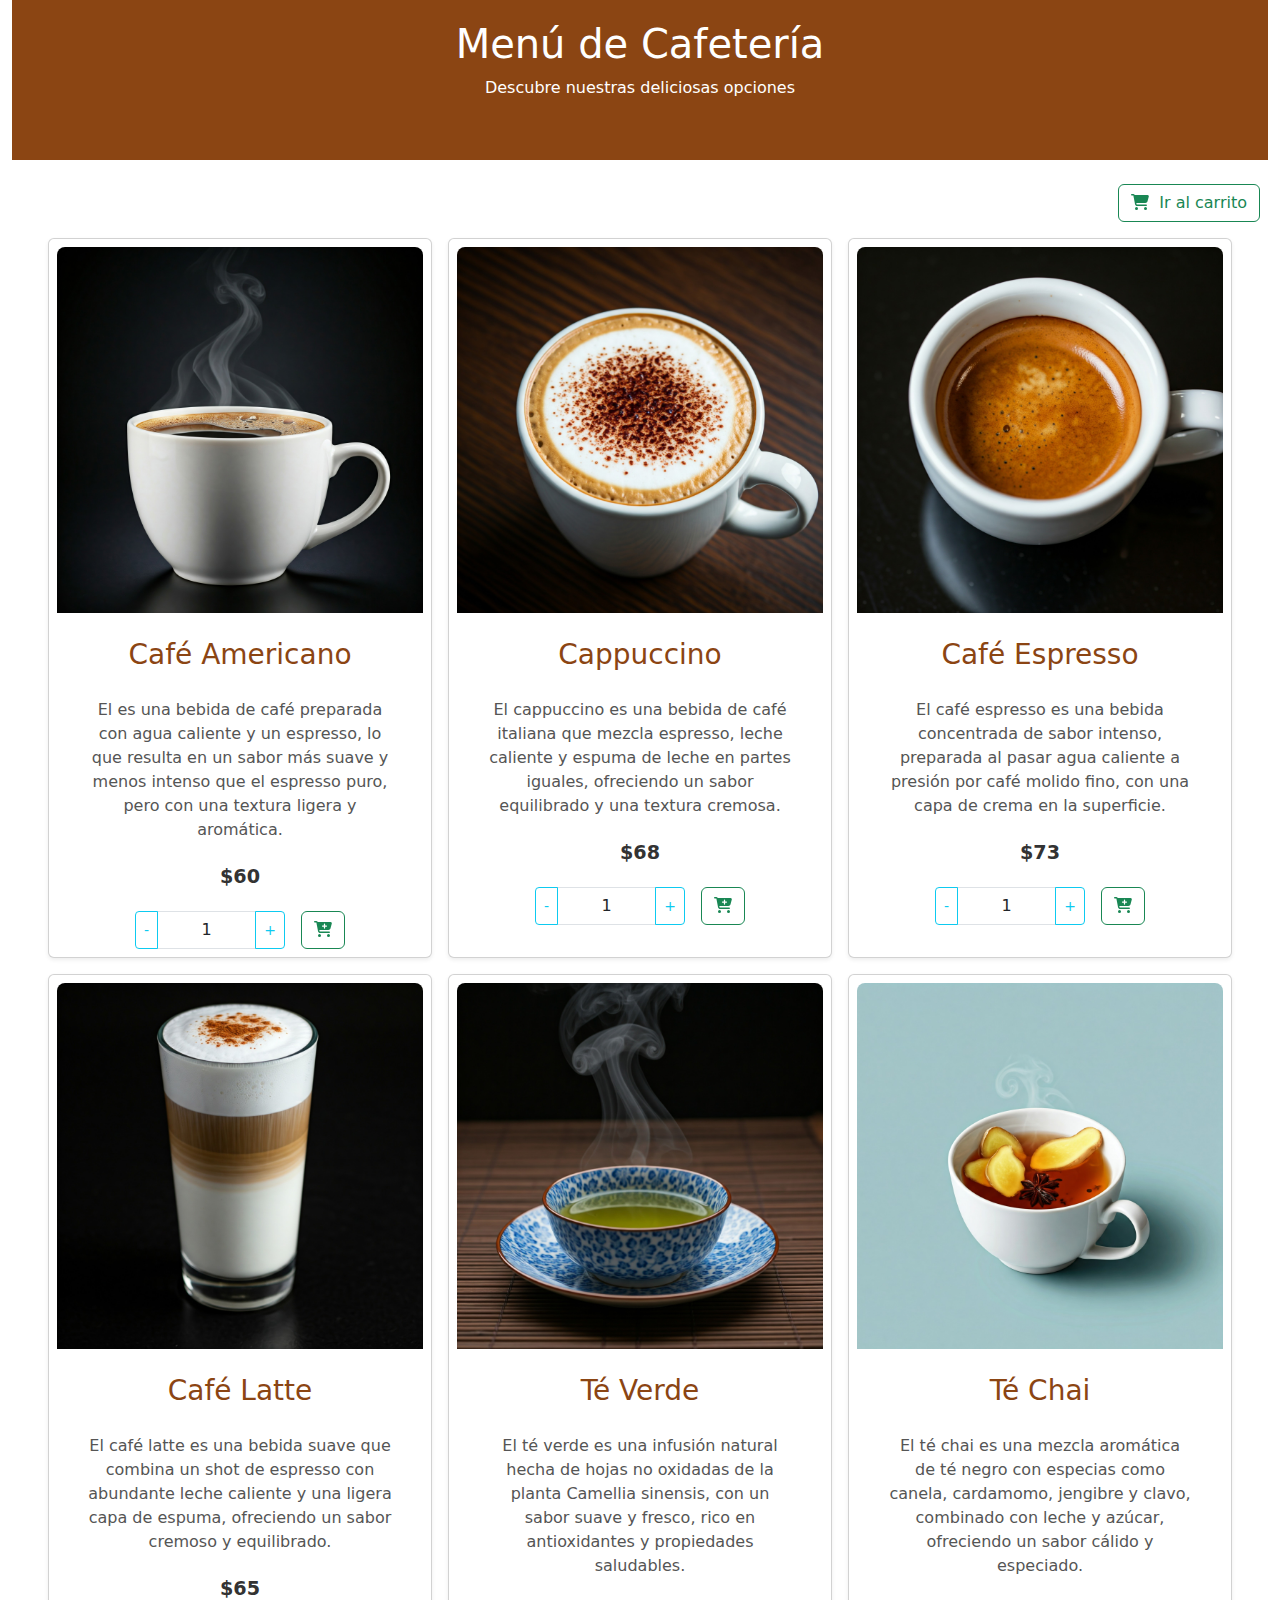
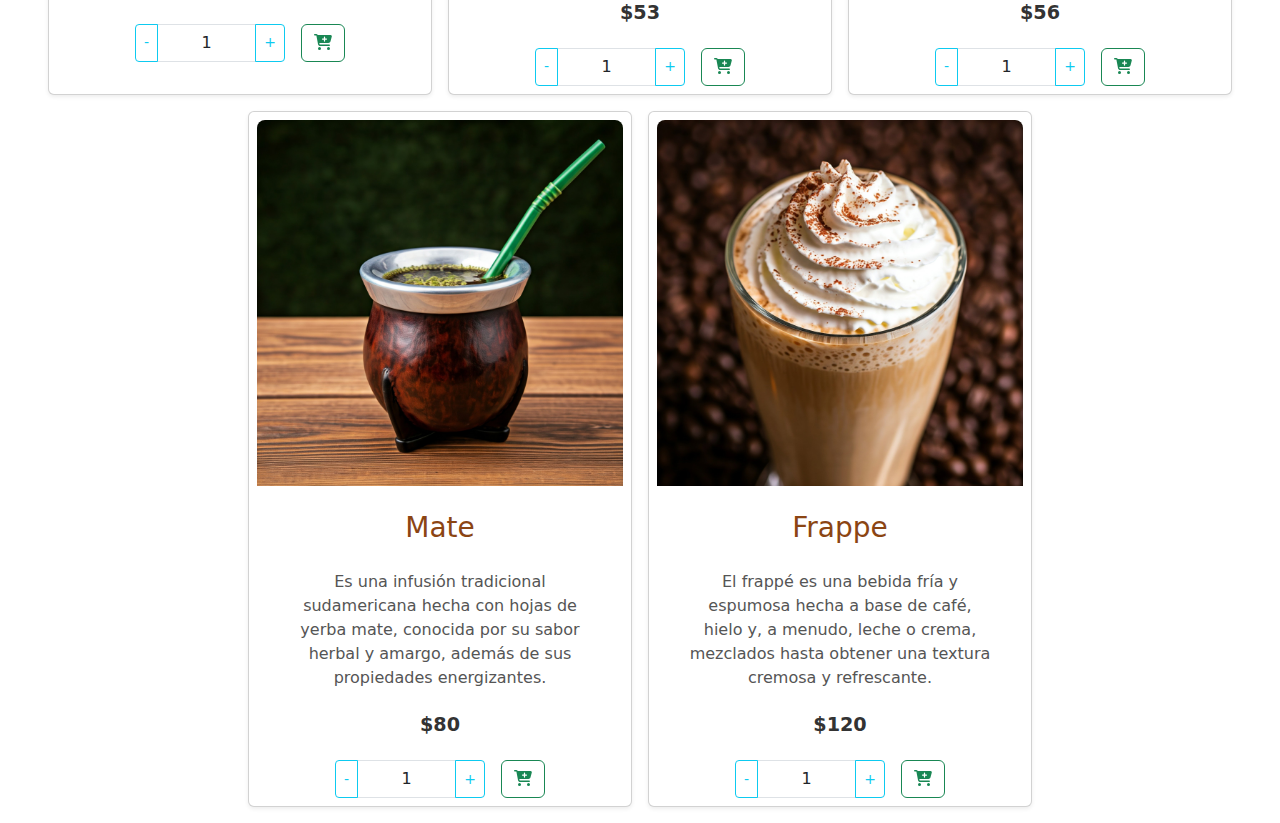
==== commit 5890778b: "ajuste para imágenes y liga js" ====
--- a/index.html
+++ b/index.html
@@ -24,118 +24,10 @@
             </button>
         </div>
         <div class="d-flex flex-wrap d-inline justify-content-center m-2 lstproduct">
-            <!-- <div class="card menu shadow-sm p-2 m-2" style="width: 24rem;" id="1">
-                <img src="https://via.placeholder.com/300x200" alt="Café Americano">
-                <div class="content">
-                    <h3>Café Americano</h3>
-                    <p>Un clásico, preparado con los mejores granos.</p>
-                    <p class="precio">$2.50</p>
-                </div>
-                <div class="container d-flex flex-nowrap justify-content-center">
-                    <div class="input-group txtCantidad">
-                        <button class="btn btn-outline-info btn-sm btn-prev" id="previous"> - </button>
-                        <input type="text" class="form-control text-center txt-cantidad" id="cantidad" value="1">
-                        <button class="btn btn-outline-info btn-sm btn-next" id="next"> + </button>
-                    </div>&emsp;
-                    <button type="button" class="btn btn-outline-success btn-car">
-                        <i class="fa-solid fa-cart-plus"></i>
-                    </button>
-                </div>
-            </div>
-            <div class="card menu shadow-sm p-2 m-2">
-                <img src="https://via.placeholder.com/300x200" alt="Café Americano">
-                <div class="content">
-                    <h3>Cappuccino</h3>
-                    <p>Un clásico, preparado con los mejores granos.</p>
-                    <p class="precio">$2.50</p>
-                </div>
-                <div class="container d-flex flex-nowrap justify-content-center">
-                    <div class="input-group txtCantidad">
-                        <button class="btn btn-outline-info btn-sm btn-prev" id="previous"> - </button>
-                        <input type="text" class="form-control text-center txt-cantidad" id="cantidad" value="1">
-                        <button class="btn btn-outline-info btn-sm btn-next" id="next"> + </button>
-                    </div>&emsp;
-                    <button type="button" class="btn btn-outline-success">
-                        <i class="fa-solid fa-cart-plus"></i>
-                    </button>
-                </div>
-            </div>
-            <div class="card menu shadow-sm p-2 m-2">
-                <img src="https://via.placeholder.com/300x200" alt="Café Americano">
-                <div class="content">
-                    <h3>Té Verde</h3>
-                    <p>Un clásico, preparado con los mejores granos.</p>
-                    <p class="precio">$2.50</p>
-                </div>
-                <div class="container d-flex flex-nowrap justify-content-center">
-                    <div class="input-group txtCantidad">
-                        <button class="btn btn-outline-info btn-sm" id="previous"> - </button>
-                        <input type="text" class="form-control text-center" id="cantidad" value="1">
-                        <button class="btn btn-outline-info btn-sm" id="next"> + </button>
-                    </div>&emsp;
-                    <button type="button" class="btn btn-outline-success">
-                        <i class="fa-solid fa-cart-plus"></i>
-                    </button>
-                </div>
-            </div>
-            <div class="card menu shadow-sm p-2 m-2">
-                <img src="https://via.placeholder.com/300x200" alt="Café Americano">
-                <div class="content">
-                    <h3>Té Chai</h3>
-                    <p>Un clásico, preparado con los mejores granos.</p>
-                    <p class="precio">$2.50</p>
-                </div>
-                <div class="container d-flex flex-nowrap justify-content-center">
-                    <div class="input-group txtCantidad">
-                        <button class="btn btn-outline-info btn-sm" id="previous"> - </button>
-                        <input type="text" class="form-control text-center" id="cantidad" value="1">
-                        <button class="btn btn-outline-info btn-sm" id="next"> + </button>
-                    </div>&emsp;
-                    <button type="button" class="btn btn-outline-success">
-                        <i class="fa-solid fa-cart-plus"></i>
-                    </button>
-                </div>
-            </div>
-            <div class="card menu shadow-sm p-2 m-2">
-                <img src="https://via.placeholder.com/300x200" alt="Café Americano">
-                <div class="content">
-                    <h3>Café Latte</h3>
-                    <p>Un clásico, preparado con los mejores granos.</p>
-                    <p class="precio">$2.50</p>
-                </div>
-                <div class="container d-flex flex-nowrap justify-content-center">
-                    <div class="input-group txtCantidad">
-                        <button class="btn btn-outline-info btn-sm" id="previous"> - </button>
-                        <input type="text" class="form-control text-center" id="cantidad" value="1">
-                        <button class="btn btn-outline-info btn-sm" id="next"> + </button>
-                    </div>&emsp;
-                    <button type="button" class="btn btn-outline-success">
-                        <i class="fa-solid fa-cart-plus"></i>
-                    </button>
-                </div>
-            </div>
-            <div class="card menu shadow-sm p-2 m-2">
-                <img src="https://via.placeholder.com/300x200" alt="Café Americano">
-                <div class="content">
-                    <h3>Café Espresso</h3>
-                    <p>Un clásico, preparado con los mejores granos.</p>
-                    <p class="precio">$2.50</p>
-                </div>
-                <div class="container d-flex flex-nowrap justify-content-center">
-                    <div class="input-group txtCantidad">
-                        <button class="btn btn-outline-info btn-sm" id="previous"> - </button>
-                        <input type="text" class="form-control text-center" id="cantidad" value="1">
-                        <button class="btn btn-outline-info btn-sm" id="next"> + </button>
-                    </div>&emsp;
-                    <button type="button" class="btn btn-outline-success">
-                        <i class="fa-solid fa-cart-plus"></i>
-                    </button>
-                </div>
-            </div> -->
         </div>
 </body>
 <script type="text/javascript" src="./asset/boostrap/js/bootstrap.min.js"></script>
 <script type="text/javascript" src="./asset/fontAwaresome/js/all.min.js"></script>
-<script type="text/javascript" src="/main.js"></script>
+<script type="text/javascript" src="./main.js"></script>
 
 </html>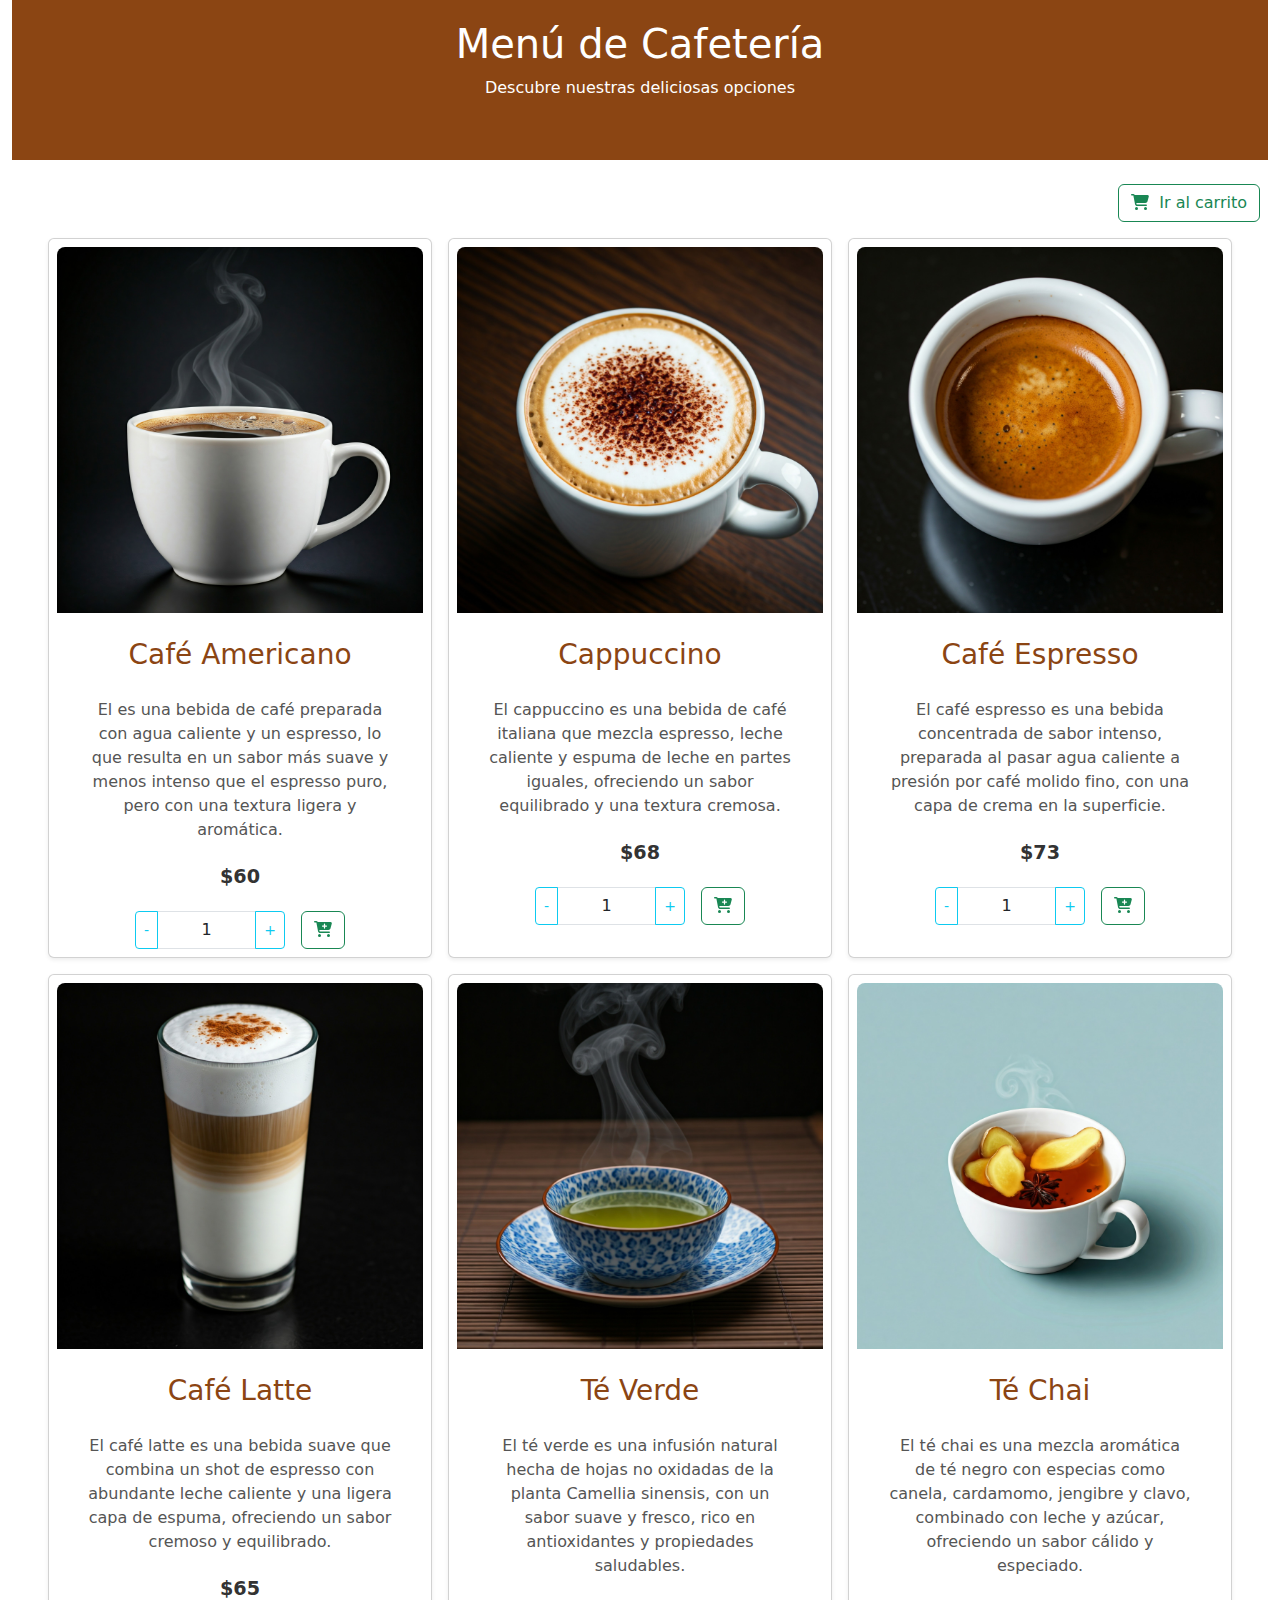
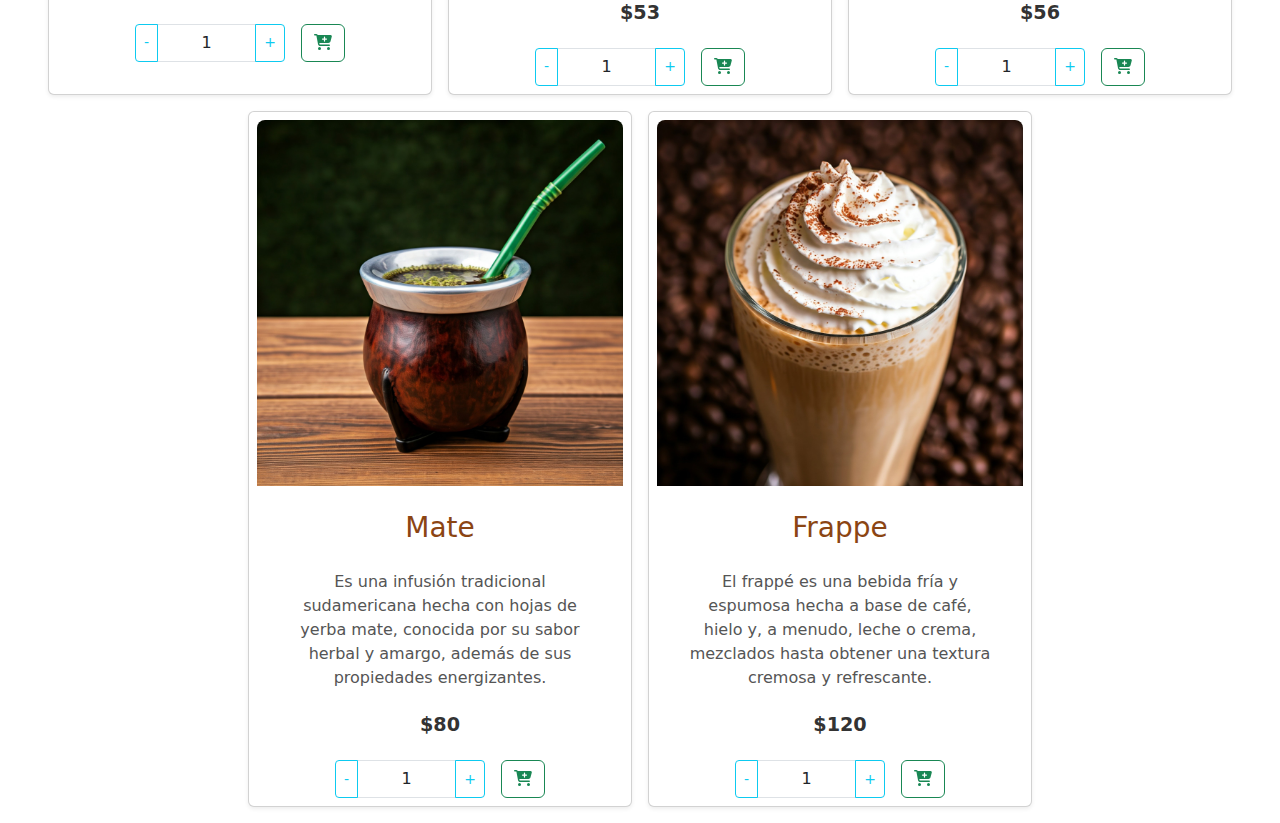
==== commit 12136642: "Preentrega 3" ====
--- a/index.html
+++ b/index.html
@@ -1,5 +1,5 @@
 <!DOCTYPE html>
-<html lang="en">
+<html lang="es">
 
 <head>
     <meta charset="UTF-8">
@@ -7,6 +7,7 @@
     <title>Menu</title>
     <link rel="stylesheet" href="./asset/boostrap/css/bootstrap.min.css" />
     <link rel="stylesheet" href="./asset/fontAwaresome/css/all.min.css" />
+    <link rel="stylesheet" href="./asset/toastify/toastify.css" />
     <link rel="stylesheet" href="css/style.css">
 </head>
 
@@ -28,6 +29,8 @@
 </body>
 <script type="text/javascript" src="./asset/boostrap/js/bootstrap.min.js"></script>
 <script type="text/javascript" src="./asset/fontAwaresome/js/all.min.js"></script>
+<script type="text/javascript" src="./asset/toastify/toastify.js"></script>
+<script type="text/javascript" src="./asset/toastify/toastify-es.js"></script>
 <script type="text/javascript" src="./main.js"></script>
 
 </html>--- a/asset/toastify/toastify.css
+++ b/asset/toastify/toastify.css
@@ -0,0 +1,86 @@
+
+/*!
+ * Toastify js 1.12.0
+ * https://github.com/apvarun/toastify-js
+ * @license MIT licensed
+ *
+ * Copyright (C) 2018 Varun A P
+ */
+
+ .toastify {
+    padding: 12px 20px;
+    color: #ffffff;
+    display: inline-block;
+    box-shadow: 0 3px 6px -1px rgba(0, 0, 0, 0.12), 0 10px 36px -4px rgba(77, 96, 232, 0.3);
+    background: -webkit-linear-gradient(315deg, #73a5ff, #5477f5);
+    background: linear-gradient(135deg, #73a5ff, #5477f5);
+    position: fixed;
+    opacity: 0;
+    transition: all 0.4s cubic-bezier(0.215, 0.61, 0.355, 1);
+    border-radius: 2px;
+    cursor: pointer;
+    text-decoration: none;
+    max-width: calc(50% - 20px);
+    z-index: 2147483647;
+}
+
+.toastify.on {
+    opacity: 1;
+}
+
+.toast-close {
+    background: transparent;
+    border: 0;
+    color: white;
+    cursor: pointer;
+    font-family: inherit;
+    font-size: 1em;
+    opacity: 0.4;
+    padding: 0 5px;
+}
+
+.toastify-right {
+    right: 15px;
+}
+
+.toastify-left {
+    left: 15px;
+}
+
+.toastify-top {
+    top: -150px;
+}
+
+.toastify-bottom {
+    bottom: -150px;
+}
+
+.toastify-rounded {
+    border-radius: 25px;
+}
+
+.toastify-avatar {
+    width: 1.5em;
+    height: 1.5em;
+    margin: -7px 5px;
+    border-radius: 2px;
+}
+
+.toastify-center {
+    margin-left: auto;
+    margin-right: auto;
+    left: 0;
+    right: 0;
+    max-width: fit-content;
+    max-width: -moz-fit-content;
+}
+
+@media only screen and (max-width: 360px) {
+    .toastify-right, .toastify-left {
+        margin-left: auto;
+        margin-right: auto;
+        left: 0;
+        right: 0;
+        max-width: fit-content;
+    }
+}